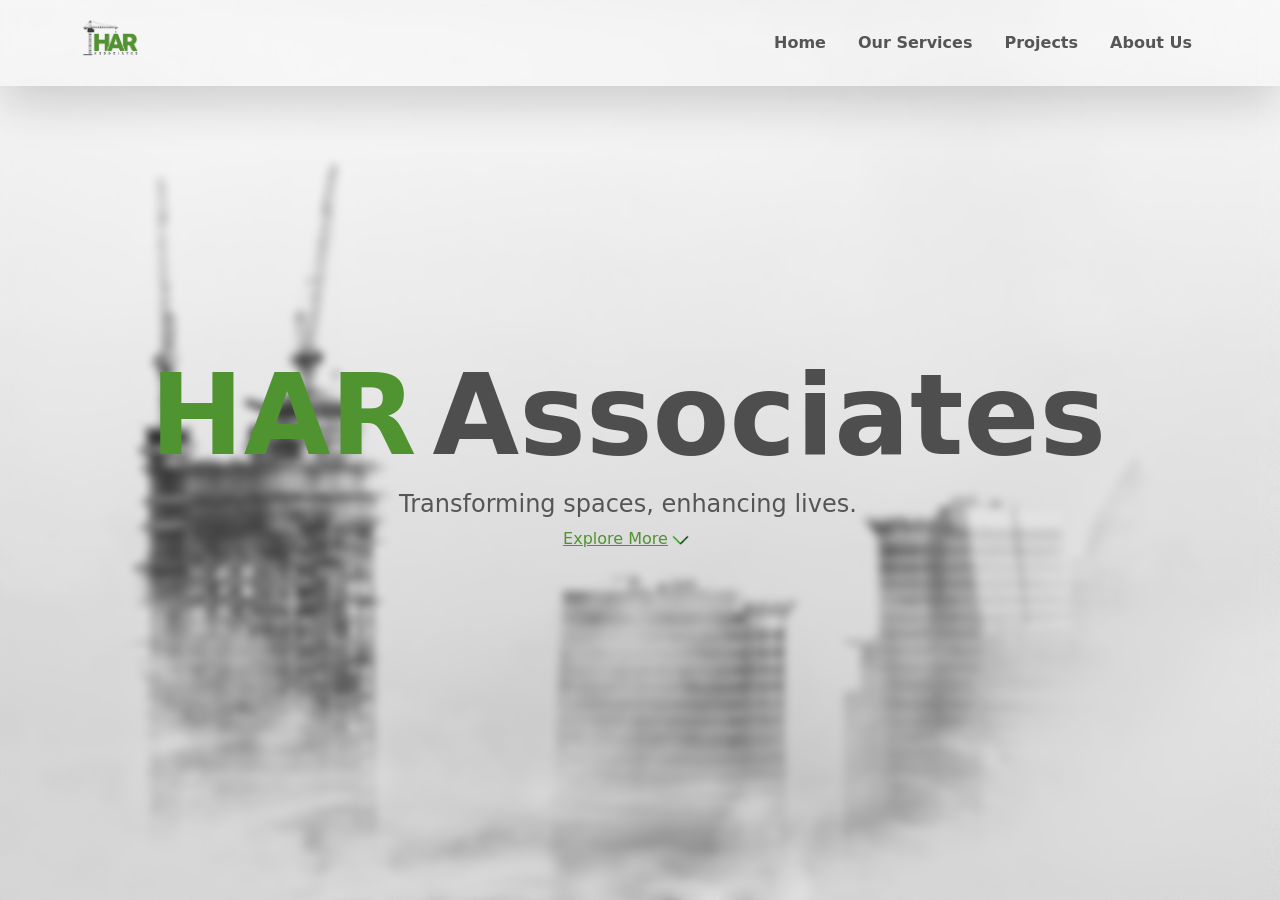
==== index.html @ a2530cba "updated the home page with responsive layout" ====
<!doctype html>
<html lang="en">
  <head>
    <!-- Required meta tags -->
    <meta charset="utf-8">
    <meta name="viewport" content="width=device-width, initial-scale=1, shrink-to-fit=no">
  
    <link rel="preconnect" href="https://fonts.googleapis.com">
    <link rel="preconnect" href="https://fonts.gstatic.com" crossorigin>
    <link href="https://fonts.googleapis.com/css2?family=Open+Sans:ital,wght@0,300..800;1,300..800&family=Roboto+Condensed:ital,wght@0,100..900;1,100..900&family=Roboto:ital,wght@0,100;0,300;0,400;0,500;0,700;0,900;1,100;1,300;1,400;1,500;1,700;1,900&display=swap" rel="stylesheet">
    <!-- Bootstrap CSS -->
    <link href="https://cdn.jsdelivr.net/npm/bootstrap@5.3.3/dist/css/bootstrap.min.css" rel="stylesheet" integrity="sha384-QWTKZyjpPEjISv5WaRU9OFeRpok6YctnYmDr5pNlyT2bRjXh0JMhjY6hW+ALEwIH" crossorigin="anonymous">
    
    <link rel="stylesheet" href="/style.css">

  </head>
  <body>
    
    <!-- Navigation Code -->
    <header class="header_area">
      <div class="main-menu">
        <nav class="navbar navbar-expand-lg navbar-light fixed-top shadow-lg" id="main_navbar" style="padding-left: 5rem; padding-right: 5rem;">
            <a class="navbar-brand" href="#">
              <img src="./logos/HAR_logo.png" alt="" width="60" height="60">
              </a>
            <button id="navCollapsebtn" class="navbar-toggler" onclick="changeNavBack()" type="button" data-bs-toggle="collapse" data-bs-target="#navbarNav" aria-controls="navbarNav" aria-expanded="false" aria-label="Toggle navigation">
              <span class="navbar-toggler-icon"></span>
            </button>
            <div class="collapse navbar-collapse" id="navbarNav">
              <ul class="navbar-nav ms-auto text-center">
                <li class="nav-item ms-3">
                  <a class="nav-link" aria-current="page" href="#">Home</a>
                </li>
                <li class="nav-item ms-3">
                  <a class="nav-link" href="#">Our Services</a>
                </li>
                <li class="nav-item ms-3">
                  <a class="nav-link" href="#">Projects</a>
                </li>
                <li class="nav-item ms-3">
                  <a class="nav-link" href="#">About Us</a>
                </li>
              </ul>
            </div>
        </nav>
      </div>
    </header>
    <!-- Navigation End -->

    <!-- Home Page -->
     <!-- <section class="home-page">
      <div class="masthead"
            style="background-image: url('/resources/backgournd_homepage.JPG');">
        <div class="container text-sm-end color-overlay" style="margin-top: 25vh; padding-left: 5rem;">
          <div class="d-flex flex-row">
            <div class="d-flex flex-column align-items-start">
              <div class="d-flex flex-row">
                <h1 style="color: #509431;">HAR</h1>
                <h1 style="padding-left: 2rem;">Associates</h1>
              </div>
              <h4>Smart construction solutions at your service.</h1>
            </div>
          </div>
          <div class="d-flex flex-row" style="padding-top: .5rem;">
            <a href="#" style="color: #509431; padding-top: .3rem; font-size: 1;">EXPLORE MORE</a>
            <img src="/icons/dropdown_animation.gif" alt="" width="30" height="30" style="padding-left: .3rem;">
          </div>
        </div>
      </div>
     </section> -->
    <!-- Home Page End -->
    

    <!-- Home Page -->
    <section class="home_page">
      <div class="container-fluid bg-img">
        <div class="row blur">
          <div class="col-sm-12 col-lg-12">
            <div class="d-flex vh-100 flex-column justify-content-center align-items-center">
              <div class="d-flex flex-row">
                <h1 class="heading_green">HAR</h1>
                <h1 style="padding-left: 1rem;">Associates</h1>
              </div>
              <h4>Transforming spaces, enhancing lives.</h4>
              <div class="d-flex flex-row">
                <a href="" style="color: #509431;">Explore More</a>
                <!-- <a href="" style="color: #509431;">Explore More</a> -->
                <img src="/icons/arrow-down.png" alt="dropdown icon" width="25" height="25" class="ps-1.5">
              </div>
            </div>
          </div>
        </div>
      </div>
    </section>
    <!-- Home Page End -->

    <!-- <section class="video_page"
        style="background-image: url('/resources/home_page_banner.jpg');">
      <div class="container-fluid vh-100">
          <h1>masthead</h1>
        </div>
      </div>
    </section> -->
    
    <script src="https://cdn.jsdelivr.net/npm/bootstrap@5.3.3/dist/js/bootstrap.bundle.min.js" integrity="sha384-YvpcrYf0tY3lHB60NNkmXc5s9fDVZLESaAA55NDzOxhy9GkcIdslK1eN7N6jIeHz" crossorigin="anonymous"></script>
    <!-- <script>
      
      function changeNavBack(){
       
        var navbar_ele = document.getElementById("main_navbar")
        var bgcolor = window.getComputedStyle(navbar_ele).backgroundColor
        if (bgcolor == 'rgb(217, 228, 221)'){
          navbar_ele.style.background = "rgb(0,0,0,0)"
        }
        else{
          navbar_ele.style.background = "#ffffff"
        }
        var width = window.innerWidth;
        
      }
    </script> -->
  </body>
</html>
---- style.css ----
body{
    position: relative;
}

.bg-img{
    background-image: url('resources/pexels-apasaric-1437493.jpg');
    background-size:cover;
    background-repeat: no-repeat;
    background-attachment: fixed;
    background-position: center center;
    height: 100vh;
    width: 100%;
    position: relative;
    z-index: -1;
}

.blur{
    position:absolute;
    top: 0;
    left: 0;
    z-index: 5;
    width: 100vw;
    height: 100vh;
    backdrop-filter: blur(5px);
}

.content{
    position: absolute;
}

h1{
    font-size: 7rem;
    color: #4e4e4e;
    text-align: center;
    font-weight: bold;
}
h2{
    font-size: 6rem;
    color: #555555;
    text-align: center;
}

h1.heading_green{
    color: #509431;
}

h4{
    font-size: 1.5rem;
    color: #555555;
    text-align: center;
    font-weight: lighter;
}
.color-overlay {
    position: absolute;
    width: 100%;
    height: 100%;
    /* background-color: rgba(0, 0, 0, 0.2) */
}

.nav-item{
    font-weight: 600;
}

.nav-item:hover{
    font-weight: lighter;
}

.btn-secondary:hover{
    background-color: #ffffff;
    color: #555555;
}


/* .nav-link{
    color: #000000;
    font-weight: 500;
} */

@media (max-width: 768px){
    h1.heading_green{
        color: #509431;
    }
    h1{
        font-size: calc(1.525rem + 3.3vw);
        color: #555555;
    }
    h2{
        font-size: calc(1.3rem + 2.3vw);
        color: #555555;
    }
    h4{
        font-size: calc(0.8rem + 2.3vw);
        color: #555555;
    }
    .flex-row-reverse{
        justify-content: center;
    }
    .nav-item:hover{
        font-weight: bold;
    }
    
    .btn-secondary:hover{
        background-color: #ffffff;
        color: #555555;
    }
}
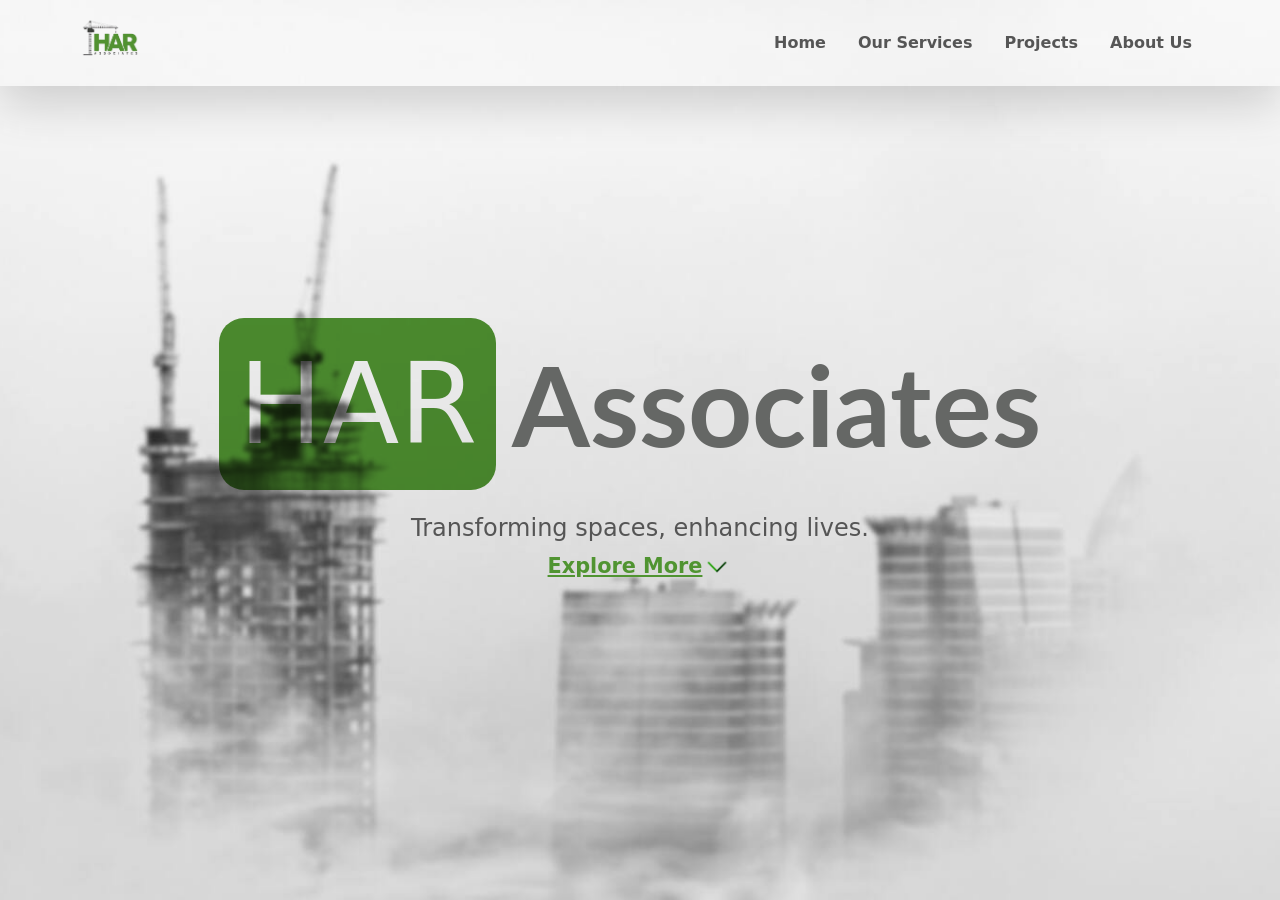
==== commit 5950fc9a: "Changed homepage text style to cut-out" ====
--- a/index.html
+++ b/index.html
@@ -7,7 +7,9 @@
   
     <link rel="preconnect" href="https://fonts.googleapis.com">
     <link rel="preconnect" href="https://fonts.gstatic.com" crossorigin>
-    <link href="https://fonts.googleapis.com/css2?family=Open+Sans:ital,wght@0,300..800;1,300..800&family=Roboto+Condensed:ital,wght@0,100..900;1,100..900&family=Roboto:ital,wght@0,100;0,300;0,400;0,500;0,700;0,900;1,100;1,300;1,400;1,500;1,700;1,900&display=swap" rel="stylesheet">
+    <link rel="preconnect" href="https://fonts.googleapis.com">
+    <link rel="preconnect" href="https://fonts.gstatic.com" crossorigin>
+    <link href="https://fonts.googleapis.com/css2?family=Lato:ital,wght@0,100;0,300;0,400;0,700;0,900;1,100;1,300;1,400;1,700;1,900&family=Open+Sans:ital,wght@0,300..800;1,300..800&family=Roboto+Condensed:ital,wght@0,100..900;1,100..900&family=Roboto:ital,wght@0,100;0,300;0,400;0,500;0,700;0,900;1,100;1,300;1,400;1,500;1,700;1,900&display=swap" rel="stylesheet">
     <!-- Bootstrap CSS -->
     <link href="https://cdn.jsdelivr.net/npm/bootstrap@5.3.3/dist/css/bootstrap.min.css" rel="stylesheet" integrity="sha384-QWTKZyjpPEjISv5WaRU9OFeRpok6YctnYmDr5pNlyT2bRjXh0JMhjY6hW+ALEwIH" crossorigin="anonymous">
     
@@ -74,18 +76,18 @@
     <!-- Home Page -->
     <section class="home_page">
       <div class="container-fluid bg-img">
-        <div class="row blur">
+        <div class="row">
           <div class="col-sm-12 col-lg-12">
             <div class="d-flex vh-100 flex-column justify-content-center align-items-center">
               <div class="d-flex flex-row">
-                <h1 class="heading_green">HAR</h1>
-                <h1 style="padding-left: 1rem;">Associates</h1>
+                <h1 class="bg_text">HAR</h1>
+                <h1 class="heading_txt" style="padding-left: 1rem;">Associates</h1>
               </div>
-              <h4>Transforming spaces, enhancing lives.</h4>
+              <h4 class="mt-3">Transforming spaces, enhancing lives.</h4>
               <div class="d-flex flex-row">
-                <a href="" style="color: #509431;">Explore More</a>
+                <a class="a_link" href="">Explore More</a>
                 <!-- <a href="" style="color: #509431;">Explore More</a> -->
-                <img src="/icons/arrow-down.png" alt="dropdown icon" width="25" height="25" class="ps-1.5">
+                <img src="/icons/arrow-down.png" alt="dropdown icon" width="30" height="30" class="ps-1.5">
               </div>
             </div>
           </div>
--- a/style.css
+++ b/style.css
@@ -3,18 +3,18 @@
 }
 
 .bg-img{
-    background-image: url('resources/pexels-apasaric-1437493.jpg');
+    background-image: url('resources/blurred_background.jpg');
     background-size:cover;
     background-repeat: no-repeat;
     background-attachment: fixed;
     background-position: center center;
     height: 100vh;
-    width: 100%;
+    width: 100vw;
     position: relative;
     z-index: -1;
 }
 
-.blur{
+/* .blur{
     position:absolute;
     top: 0;
     left: 0;
@@ -22,17 +22,26 @@
     width: 100vw;
     height: 100vh;
     backdrop-filter: blur(5px);
+} */
+
+.bg_text{
+    font-size: 7rem;
+    background-color: #509431;
+    color: #fff;
+    position: relative;
+    mix-blend-mode: multiply;
+    border-radius: 25px;
+    padding: 1.2rem;
+    text-align: center;
 }
 
-.content{
-    position: absolute;
-}
-
-h1{
+.heading_txt{
     font-size: 7rem;
-    color: #4e4e4e;
+    font-family: lato;
+    color: #656765;
     text-align: center;
     font-weight: bold;
+    padding: 1.2rem;
 }
 h2{
     font-size: 6rem;
@@ -40,15 +49,17 @@
     text-align: center;
 }
 
-h1.heading_green{
-    color: #509431;
-}
-
 h4{
     font-size: 1.5rem;
     color: #555555;
     text-align: center;
     font-weight: lighter;
+}
+
+.a_link{
+    color: #509431;
+    font-size: 1.3rem;
+    font-weight: bold;
 }
 .color-overlay {
     position: absolute;
@@ -77,6 +88,44 @@
 } */
 
 @media (max-width: 768px){
+
+    .bg_text{
+        font-size: calc(1.525rem + 3.3vw);
+        background-color: #509431;
+        color: #fff;
+        position: relative;
+        mix-blend-mode: multiply;
+        border-radius: 25px;
+        padding: 1.2rem;
+        text-align: center;
+    }
+
+    .heading_txt{
+        font-size: calc(1.525rem + 3.3vw);
+        font-family: lato;
+        color: #656765;
+        text-align: center;
+        font-weight: bold;
+        padding: 1.2rem;
+    }
+    h2{
+        font-size: calc(1.3rem + 2.3vw);
+        color: #555555;
+        text-align: center;
+    }
+    
+    h4{
+        font-size: calc(0.8rem + 2.3vw);
+        color: #555555;
+        text-align: center;
+        font-weight: lighter;
+    }
+    
+    .a_link{
+        color: #509431;
+        font-size: calc(0.4rem + 2.3vw);
+        font-weight: bold;
+    }
     h1.heading_green{
         color: #509431;
     }
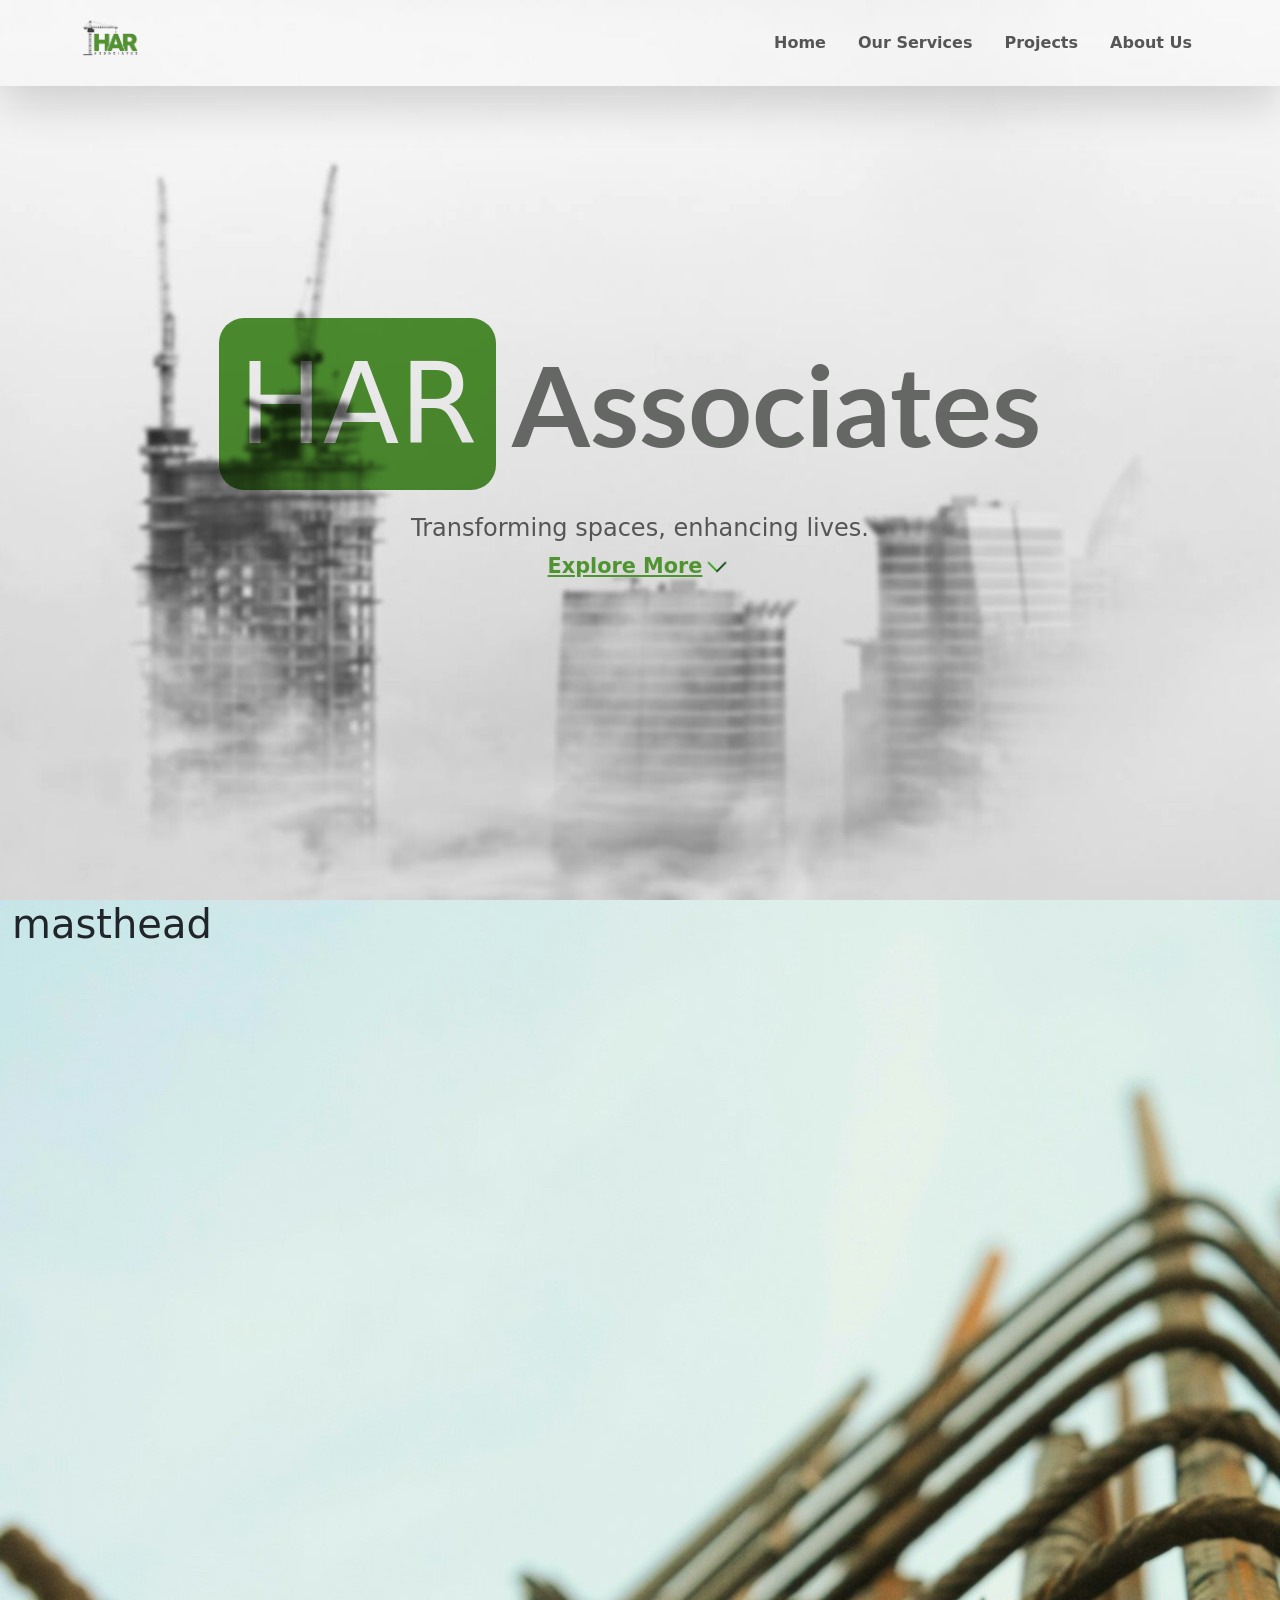
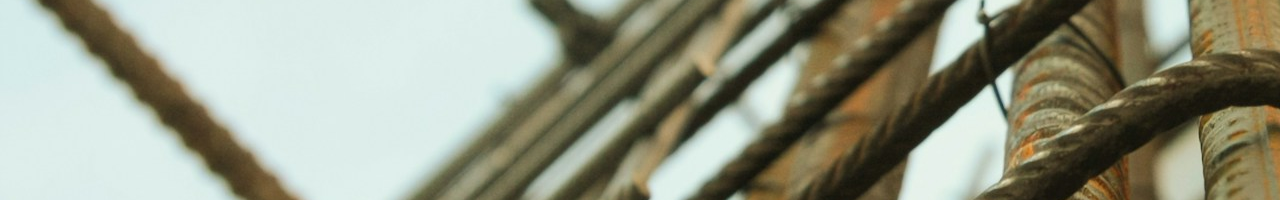
==== commit fbcbba96: "Added functionality to change navbar background on scroll" ====
--- a/index.html
+++ b/index.html
@@ -96,16 +96,16 @@
     </section>
     <!-- Home Page End -->
 
-    <!-- <section class="video_page"
+    <section class="video_page"
         style="background-image: url('/resources/home_page_banner.jpg');">
       <div class="container-fluid vh-100">
           <h1>masthead</h1>
         </div>
       </div>
-    </section> -->
+    </section>
     
     <script src="https://cdn.jsdelivr.net/npm/bootstrap@5.3.3/dist/js/bootstrap.bundle.min.js" integrity="sha384-YvpcrYf0tY3lHB60NNkmXc5s9fDVZLESaAA55NDzOxhy9GkcIdslK1eN7N6jIeHz" crossorigin="anonymous"></script>
-    <!-- <script>
+    <script>
       
       function changeNavBack(){
        
@@ -120,6 +120,17 @@
         var width = window.innerWidth;
         
       }
-    </script> -->
+      
+      // change background for navbar on scroll event
+      const navBg = document.querySelector('.navbar');
+      window.addEventListener('scroll', ()=> {
+        if (window.scrollY > 200){
+          navBg.classList.add('bg-light');
+        }
+        else if(window.scrollY < 200){
+          navBg.classList.remove('bg-light');
+        }
+      });
+    </script>
   </body>
 </html>
--- a/style.css
+++ b/style.css
@@ -1,6 +1,7 @@
 body{
     position: relative;
 }
+
 
 .bg-img{
     background-image: url('resources/blurred_background.jpg');
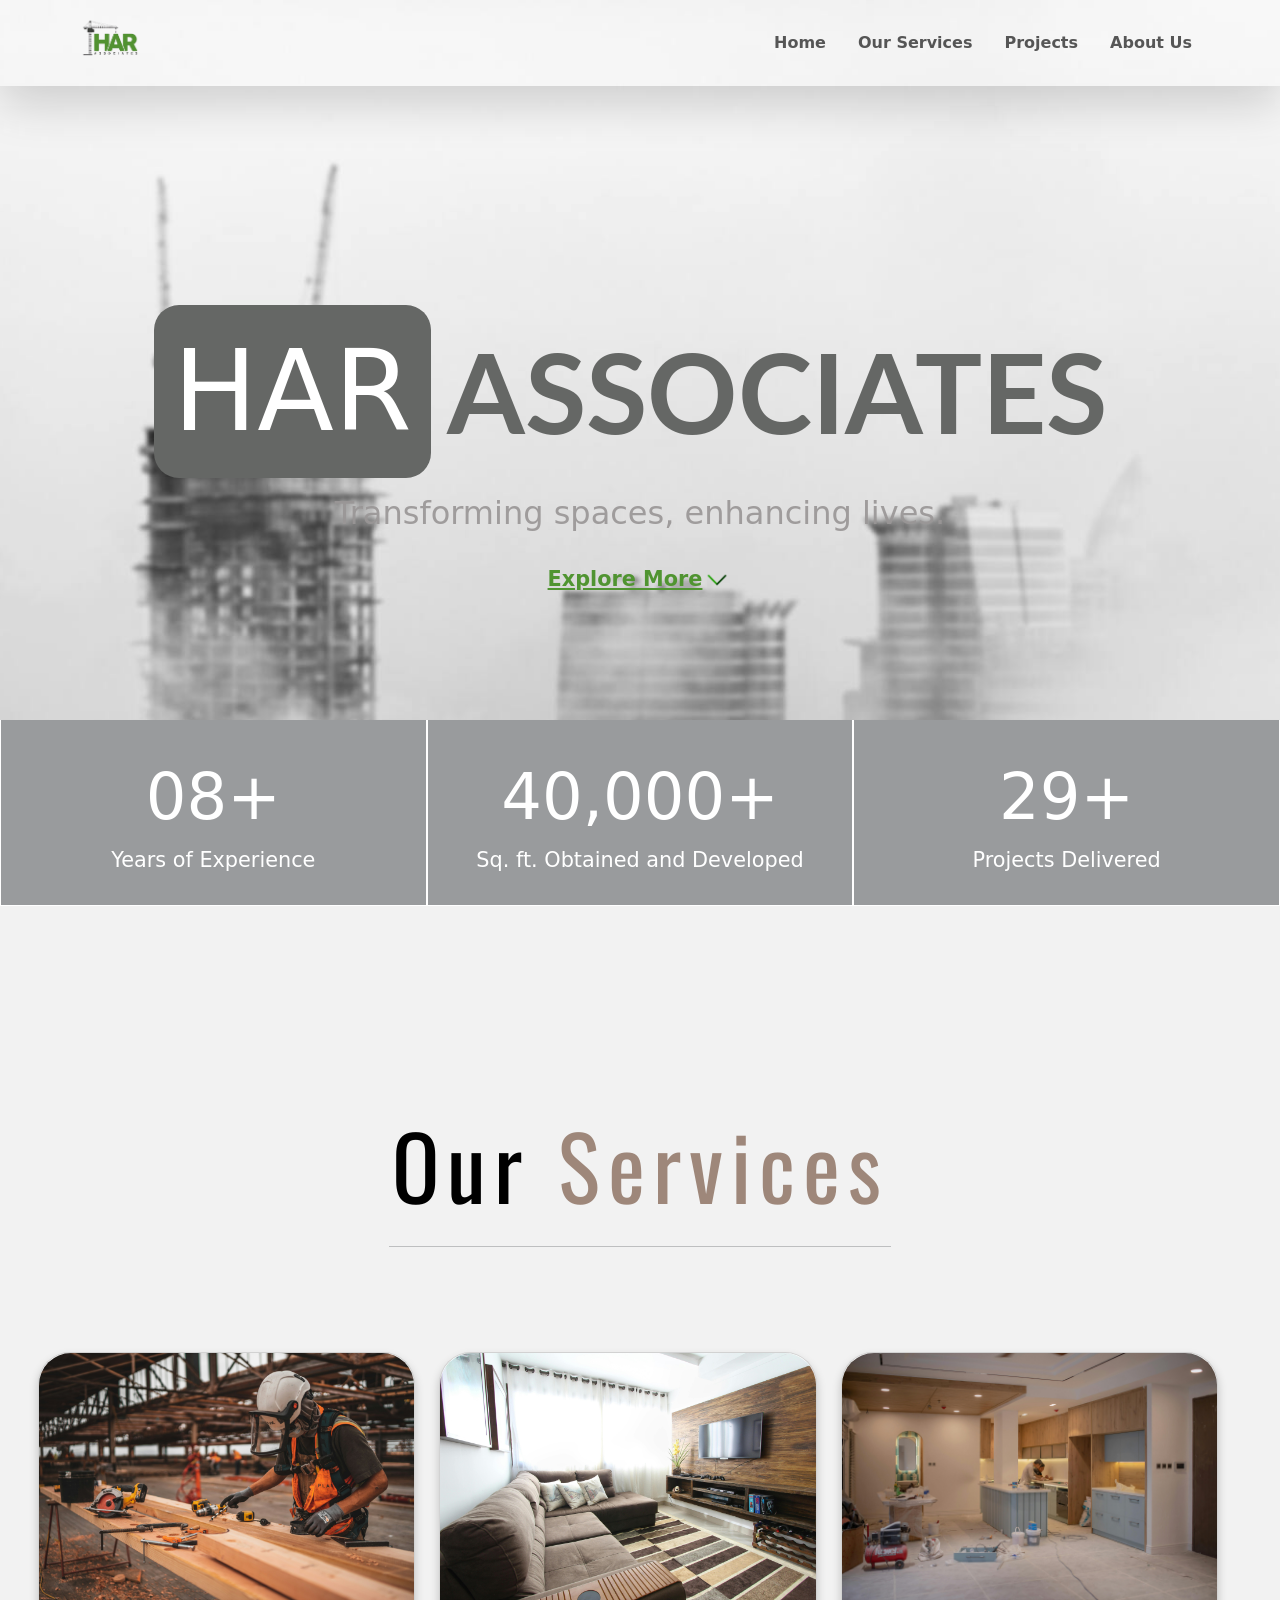
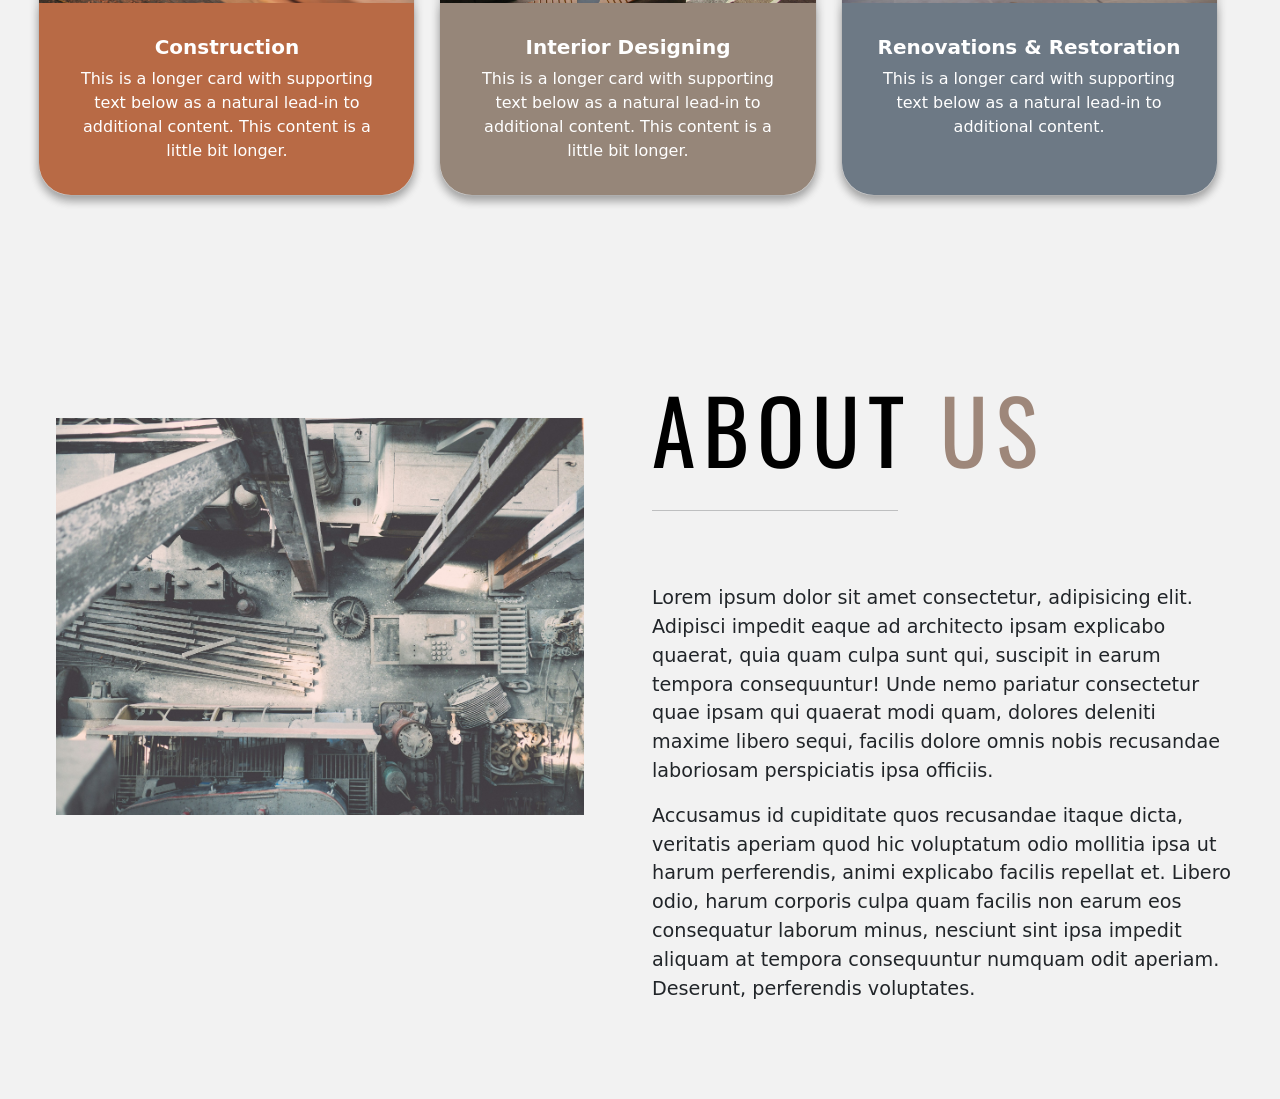
==== commit 39a004c7: "Done alignment for homepage, our_service and about_us" ====
--- a/index.html
+++ b/index.html
@@ -10,6 +10,9 @@
     <link rel="preconnect" href="https://fonts.googleapis.com">
     <link rel="preconnect" href="https://fonts.gstatic.com" crossorigin>
     <link href="https://fonts.googleapis.com/css2?family=Lato:ital,wght@0,100;0,300;0,400;0,700;0,900;1,100;1,300;1,400;1,700;1,900&family=Open+Sans:ital,wght@0,300..800;1,300..800&family=Roboto+Condensed:ital,wght@0,100..900;1,100..900&family=Roboto:ital,wght@0,100;0,300;0,400;0,500;0,700;0,900;1,100;1,300;1,400;1,500;1,700;1,900&display=swap" rel="stylesheet">
+    <link rel="preconnect" href="https://fonts.googleapis.com">
+    <link rel="preconnect" href="https://fonts.gstatic.com" crossorigin>
+    <link href="https://fonts.googleapis.com/css2?family=Lato:ital,wght@0,100;0,300;0,400;0,700;0,900;1,100;1,300;1,400;1,700;1,900&family=Open+Sans:ital,wght@0,300..800;1,300..800&family=Oswald:wght@200..700&family=Roboto+Condensed:ital,wght@0,100..900;1,100..900&family=Roboto:ital,wght@0,100;0,300;0,400;0,500;0,700;0,900;1,100;1,300;1,400;1,500;1,700;1,900&display=swap" rel="stylesheet">
     <!-- Bootstrap CSS -->
     <link href="https://cdn.jsdelivr.net/npm/bootstrap@5.3.3/dist/css/bootstrap.min.css" rel="stylesheet" integrity="sha384-QWTKZyjpPEjISv5WaRU9OFeRpok6YctnYmDr5pNlyT2bRjXh0JMhjY6hW+ALEwIH" crossorigin="anonymous">
     
@@ -34,13 +37,13 @@
                   <a class="nav-link" aria-current="page" href="#">Home</a>
                 </li>
                 <li class="nav-item ms-3">
-                  <a class="nav-link" href="#">Our Services</a>
+                  <a class="nav-link" href="#ourservices">Our Services</a>
                 </li>
                 <li class="nav-item ms-3">
                   <a class="nav-link" href="#">Projects</a>
                 </li>
                 <li class="nav-item ms-3">
-                  <a class="nav-link" href="#">About Us</a>
+                  <a class="nav-link" href="#about-us">About Us</a>
                 </li>
               </ul>
             </div>
@@ -48,29 +51,6 @@
       </div>
     </header>
     <!-- Navigation End -->
-
-    <!-- Home Page -->
-     <!-- <section class="home-page">
-      <div class="masthead"
-            style="background-image: url('/resources/backgournd_homepage.JPG');">
-        <div class="container text-sm-end color-overlay" style="margin-top: 25vh; padding-left: 5rem;">
-          <div class="d-flex flex-row">
-            <div class="d-flex flex-column align-items-start">
-              <div class="d-flex flex-row">
-                <h1 style="color: #509431;">HAR</h1>
-                <h1 style="padding-left: 2rem;">Associates</h1>
-              </div>
-              <h4>Smart construction solutions at your service.</h1>
-            </div>
-          </div>
-          <div class="d-flex flex-row" style="padding-top: .5rem;">
-            <a href="#" style="color: #509431; padding-top: .3rem; font-size: 1;">EXPLORE MORE</a>
-            <img src="/icons/dropdown_animation.gif" alt="" width="30" height="30" style="padding-left: .3rem;">
-          </div>
-        </div>
-      </div>
-     </section> -->
-    <!-- Home Page End -->
     
 
     <!-- Home Page -->
@@ -81,10 +61,10 @@
             <div class="d-flex vh-100 flex-column justify-content-center align-items-center">
               <div class="d-flex flex-row">
                 <h1 class="bg_text">HAR</h1>
-                <h1 class="heading_txt" style="padding-left: 1rem;">Associates</h1>
-              </div>
-              <h4 class="mt-3">Transforming spaces, enhancing lives.</h4>
-              <div class="d-flex flex-row">
+                <h1 class="heading_txt" style="padding-left: 1rem;">ASSOCIATES</h1>
+              </div>
+              <h4 class="mt-2">Transforming spaces, enhancing lives.</h4>
+              <div class="d-flex flex-row mt-4">
                 <a class="a_link" href="">Explore More</a>
                 <!-- <a href="" style="color: #509431;">Explore More</a> -->
                 <img src="/icons/arrow-down.png" alt="dropdown icon" width="30" height="30" class="ps-1.5">
@@ -93,17 +73,155 @@
           </div>
         </div>
       </div>
+      <div class="container-fluid" >
+        <div class="row vh-20">
+          <div class="col-md-4 box col-sm-12 borders" >
+            <div class="d-flex flex-column align-items-center">
+              <span class="heading_home_cards">08+</span>
+              <span class="home_card_text">Years of Experience</span>
+            </div>
+          </div>
+          <div class="col-md-4 col-sm-12 borders">
+            <div class="d-flex flex-column align-items-center">
+              <span class="heading_home_cards">40,000+</span>
+              <span class="home_card_text">Sq. ft. Obtained and Developed</span>
+            </div>
+          </div>
+          <div class="col-md-4 col-sm-12 borders">
+            <div class="d-flex flex-column align-items-center">
+              <span class="heading_home_cards">29+</span>
+              <span class="home_card_text">Projects Delivered</span>
+            </div>
+          </div>
+        </div>
+      </div>
+      </div>
     </section>
     <!-- Home Page End -->
 
-    <section class="video_page"
-        style="background-image: url('/resources/home_page_banner.jpg');">
-      <div class="container-fluid vh-100">
-          <h1>masthead</h1>
+    
+
+    <!-- Our Services -->
+    <section class="our_services section_start" id="ourservices">
+      <div class="container-fluid">
+        <!-- Service Title -->
+        <div class="d-flex flex-column service-title">
+          <div class="heading_service">
+            <span class="srv_head">Our </span>
+            <span class="srv_head_color">Services</span>
+          </div>
+          <hr style="width: 40%;" size="5">
+        </div>
+
+        <!-- Service Cards -->
+        <div class="row service-content">
+          <!-- <div class="col-md-4 col-sm-12 d-flex card-layout cend">
+            <div class="card text-center w-75">
+              <img src="/resources/background_2.jpg" class="card-img-top" alt="..." style="width: 300; height: 300px;">
+            
+              <div class="card-body" style="background-color: #ABABAB;">
+                <h5 class="card-title crd-style">Construction</h5>
+                <p class="card-text">Some quick example text to build on the card title and make up the bulk of the card's content.</p>
+              </div>
+            </div>
+          </div>
+
+          <div class="col-md-4 col-sm-12 d-flex justify-content-center card-layout">
+            <div class="card text-center w-75">
+              <img src="/resources/interior_design.jpg" class="card-img-top" alt="..." style="height: 300px;">
+            
+              <div class="card-body" style="background-color: #ABA8A4;">  
+                <h5 class="card-title">Interior Designing</h5>
+                <p class="card-text">Some quick example text to build on the card title and make up the bulk of the card's content.</p>
+              </div>
+            </div>
+          </div>
+
+          <div class="col-md-4 col-sm-12 d-flex card-layout cstart">
+            <div class="card text-center w-75">
+              <img src="/resources/renovation.jpg" class="card-img-top" alt="..." style="height: 300px;">
+            
+              <div class="card-body" style="background-color: #9E877A;">
+                <h5 class="card-title">Restoration & Renovations</h5>
+                <p class="card-text">Some quick example text to build on the card title and make up the bulk of the card's content.</p>
+              </div>
+            </div>
+          </div> -->
+
+          <div class="row row-cols-1 row-cols-md-3 g-4" style="padding: 3%; padding-top: 1rem;">
+            <div class="col">
+              <div class="card h-100">
+                <img src="resources/background_1.jpg" class="card-img-top" alt="...">
+                <div class="card-body" style="background-color:#B86A45 ;">
+                  <h5 class="card-title">Construction</h5>
+                  <p class="card-text">This is a longer card with supporting text below as a natural lead-in to additional content. This content is a little bit longer.</p>
+                </div>
+              </div>
+            </div>
+            <div class="col">
+              <div class="card h-100">
+                <img src="resources/interior_2.jpg" class="card-img-top" alt="...">
+                <div class="card-body" style="background-color: #968679;">
+                  <h5 class="card-title">Interior Designing</h5>
+                  <p class="card-text">This is a longer card with supporting text below as a natural lead-in to additional content. This content is a little bit longer.</p>
+                </div>
+              </div>
+            </div>
+            <div class="col">
+              <div class="card h-100">
+                <img src="resources/renovation.jpg" class="card-img-top" alt="...">
+                <div class="card-body" style="background-color: #6d7985;">
+                  <h5 class="card-title">Renovations & Restoration</h5>
+                  <p class="card-text">This is a longer card with supporting text below as a natural lead-in to additional content.</p>
+                </div>
+              </div>
+            </div>
+          </div>
+
         </div>
       </div>
     </section>
-    
+    <!-- Our Service Ends -->
+
+
+    <!-- About US Start -->
+    <section class="about_us section_start" id="about-us">
+      <div class="container-fluid">
+        <div class="row">
+          <div class="col-lg-6 col-sm-12" style="padding: 3.5rem;">
+              <img class="img-fluid" src="/resources/background_4.jpg" alt="">
+          </div>
+          <div class="col-lg-6 col-sm-12">
+            <div class="d-flex flex-row">
+              <div class="heading_service">
+                <span class="abt_head">ABOUT </span>
+                <span class="abt_head_color">US</span>
+              </div>
+            </div>
+            <div class="row">
+              <div class="d-flex flex-row align-items-center">
+                <hr style="width: 40%;" size="5">
+              </div>
+            </div>
+            <div class="row mt-5 text-start">
+              <p class="about_para">
+                Lorem ipsum dolor sit amet consectetur, adipisicing elit. Adipisci impedit eaque ad architecto ipsam explicabo quaerat, quia quam culpa 
+                sunt qui, suscipit in earum tempora consequuntur! Unde nemo pariatur consectetur quae ipsam qui quaerat modi quam, dolores deleniti maxime libero 
+                sequi, facilis dolore omnis nobis recusandae laboriosam perspiciatis ipsa officiis. 
+              </p>
+              <p class="about_para">
+                Accusamus id cupiditate quos recusandae itaque dicta, veritatis
+                aperiam quod hic voluptatum odio mollitia ipsa ut harum perferendis, animi explicabo facilis repellat et. Libero odio, harum corporis culpa quam 
+                facilis non earum eos consequatur laborum minus, nesciunt sint ipsa impedit aliquam at tempora consequuntur numquam odit aperiam. Deserunt, 
+                perferendis voluptates.
+              </p>
+            </div>
+          </div>
+        </div>
+        </div>
+      </div>
+    </section>
+    <!-- About Us End -->
     <script src="https://cdn.jsdelivr.net/npm/bootstrap@5.3.3/dist/js/bootstrap.bundle.min.js" integrity="sha384-YvpcrYf0tY3lHB60NNkmXc5s9fDVZLESaAA55NDzOxhy9GkcIdslK1eN7N6jIeHz" crossorigin="anonymous"></script>
     <script>
       
@@ -120,7 +238,7 @@
         var width = window.innerWidth;
         
       }
-      
+
       // change background for navbar on scroll event
       const navBg = document.querySelector('.navbar');
       window.addEventListener('scroll', ()=> {
--- a/style.css
+++ b/style.css
@@ -1,7 +1,11 @@
 body{
     position: relative;
-}
-
+    background-color: #F2F2F2;
+}
+
+.home_pg{
+    padding-top: 15%;
+}
 
 .bg-img{
     background-image: url('resources/blurred_background.jpg');
@@ -9,11 +13,12 @@
     background-repeat: no-repeat;
     background-attachment: fixed;
     background-position: center center;
-    height: 100vh;
+    height: 80vh;
     width: 100vw;
     position: relative;
     z-index: -1;
 }
+
 
 /* .blur{
     position:absolute;
@@ -27,10 +32,10 @@
 
 .bg_text{
     font-size: 7rem;
-    background-color: #509431;
+    background-color: #656765;
     color: #fff;
     position: relative;
-    mix-blend-mode: multiply;
+    /* mix-blend-mode:multiply; */
     border-radius: 25px;
     padding: 1.2rem;
     text-align: center;
@@ -50,11 +55,96 @@
     text-align: center;
 }
 
+.card-title{
+    color: white;
+    font-weight:bolder;
+}
+
+.card-layout{
+    padding: 3rem;
+    border-radius: 30%;
+}
+
+.card-text{
+    color: white;
+    font-weight: lighter;
+}
+
+.heading_home_cards{
+    font-size: 4rem;
+    color: white;
+}
+
+.borders{
+    background-color: #919395e9;
+    padding: 1.8rem;
+    border: 1px solid white;
+    border-top: 0px
+}
+
+.home_card_text{
+    font-size: 1.3rem;
+    color: white;
+}
+
+card-body{
+    padding: 4rem;
+}
+
+hr{
+    height: 10px;
+    size: 3rem;
+}
+
+.service-heading{
+    color: white;
+    font-weight:bold;
+    font-size: 2.2rem;
+}
+
+.srv_head{
+    font-size: 5.5rem;
+    color: #000000;
+    /* text-align: center; */
+    letter-spacing: 8px;
+    font-family:'Oswald';
+}
+
+.srv_head_color{
+    font-size: 5.5rem;
+    color: #9E877A;
+    /* text-align: center; */
+    letter-spacing: 8px;
+    font-family:'Oswald';
+}
+
+
+.abt_head{
+    font-size: 5.5rem;
+    color: #000000;
+    text-align: center;
+    letter-spacing: 8px;
+    font-family:'Oswald';
+}
+
+.abt_head_color{
+    font-size: 5.5rem;
+    color: #9E877A;
+    text-align: center;
+    letter-spacing: 8px;
+    font-family:'Oswald';
+}
+
 h4{
-    font-size: 1.5rem;
-    color: #555555;
-    text-align: center;
+    font-size: 2rem;
+    color: #999696eb;
+    /* text-align: center; */
     font-weight: lighter;
+}
+
+.about_para{
+    font-size: 1.2rem;
+    padding-right: 3rem;
 }
 
 .a_link{
@@ -82,6 +172,50 @@
     color: #555555;
 }
 
+.card-img-top{
+    border-top-left-radius: 2rem;
+    border-top-right-radius: 2rem;
+}
+
+.card-body{
+    border-end-start-radius: 2rem;
+    border-end-end-radius: 2rem;
+    text-align: center;
+    box-shadow: 0 5px 10px rgba(0,0,0,.2);
+    padding: 2rem;
+}
+
+.card{
+    border-radius: 2rem;
+    text-align: center;
+    box-shadow: 0 5px 10px rgba(0,0,0,.2);
+}
+
+
+.service-title{
+    align-items: center;
+    padding-top: 6rem;
+}
+
+.service-content{
+    margin-top: 1rem;
+    margin-bottom: 2rem;
+}
+
+.cend{
+    justify-content: end;
+}
+
+.section_start{
+    margin-top: 7.5%;
+    margin-bottom: 10%;
+}
+
+.about_us{
+    margin-top: 5rem;
+    margin-bottom: 5rem;
+}
+
 
 /* .nav-link{
     color: #000000;
@@ -92,7 +226,7 @@
 
     .bg_text{
         font-size: calc(1.525rem + 3.3vw);
-        background-color: #509431;
+        background-color: #656765;
         color: #fff;
         position: relative;
         mix-blend-mode: multiply;
@@ -101,6 +235,80 @@
         text-align: center;
     }
 
+    .home_pg{
+        padding-top: 35%;
+        padding-left: 3rem;
+        padding-right: 3rem;
+    }
+    .cend{
+        justify-content: center;
+    }
+
+    .abt_head{
+        font-size: calc(1.525rem + 3.3vw);
+        color: #000000;
+        text-align: start;
+        letter-spacing: 8px;
+        font-family:'Oswald';
+    }
+    
+    .heading_home_cards{
+        font-size: calc(1.525rem + 3.3vw);
+        color: white;
+    }
+    
+    .home_card_text{
+        font-size: 1rem;
+        color: white;
+        text-align: center;
+    }
+
+    .abt_head_color{
+        font-size: calc(1.525rem + 3.3vw);
+        color: #9E877A;
+        text-align: start;
+        letter-spacing: 8px;
+        font-family:'Oswald';
+    }
+
+    .srv_head{
+        font-size: calc(1.525rem + 3.3vw);
+        color: #000000;
+        text-align: start;
+        letter-spacing: 8px;
+        font-family:'Oswald';
+    }
+    
+    .srv_head_color{
+        font-size: calc(1.525rem + 3.3vw);
+        color: #9E877A;
+        text-align: start;
+        letter-spacing: 8px;
+        font-family:'Oswald';
+    }
+
+    .cstart{
+        justify-content: center;
+    }
+
+    .card-layout{
+        padding: 1rem;
+    }
+
+    .service-title{
+        margin-top: 3rem;
+    }
+
+    .service-content{
+        margin-top: 0rem;
+        margin-bottom: 0rem;
+    }
+
+    hr{
+        margin-left: 1rem;
+        width: 20%;
+    }
+
     .heading_txt{
         font-size: calc(1.525rem + 3.3vw);
         font-family: lato;
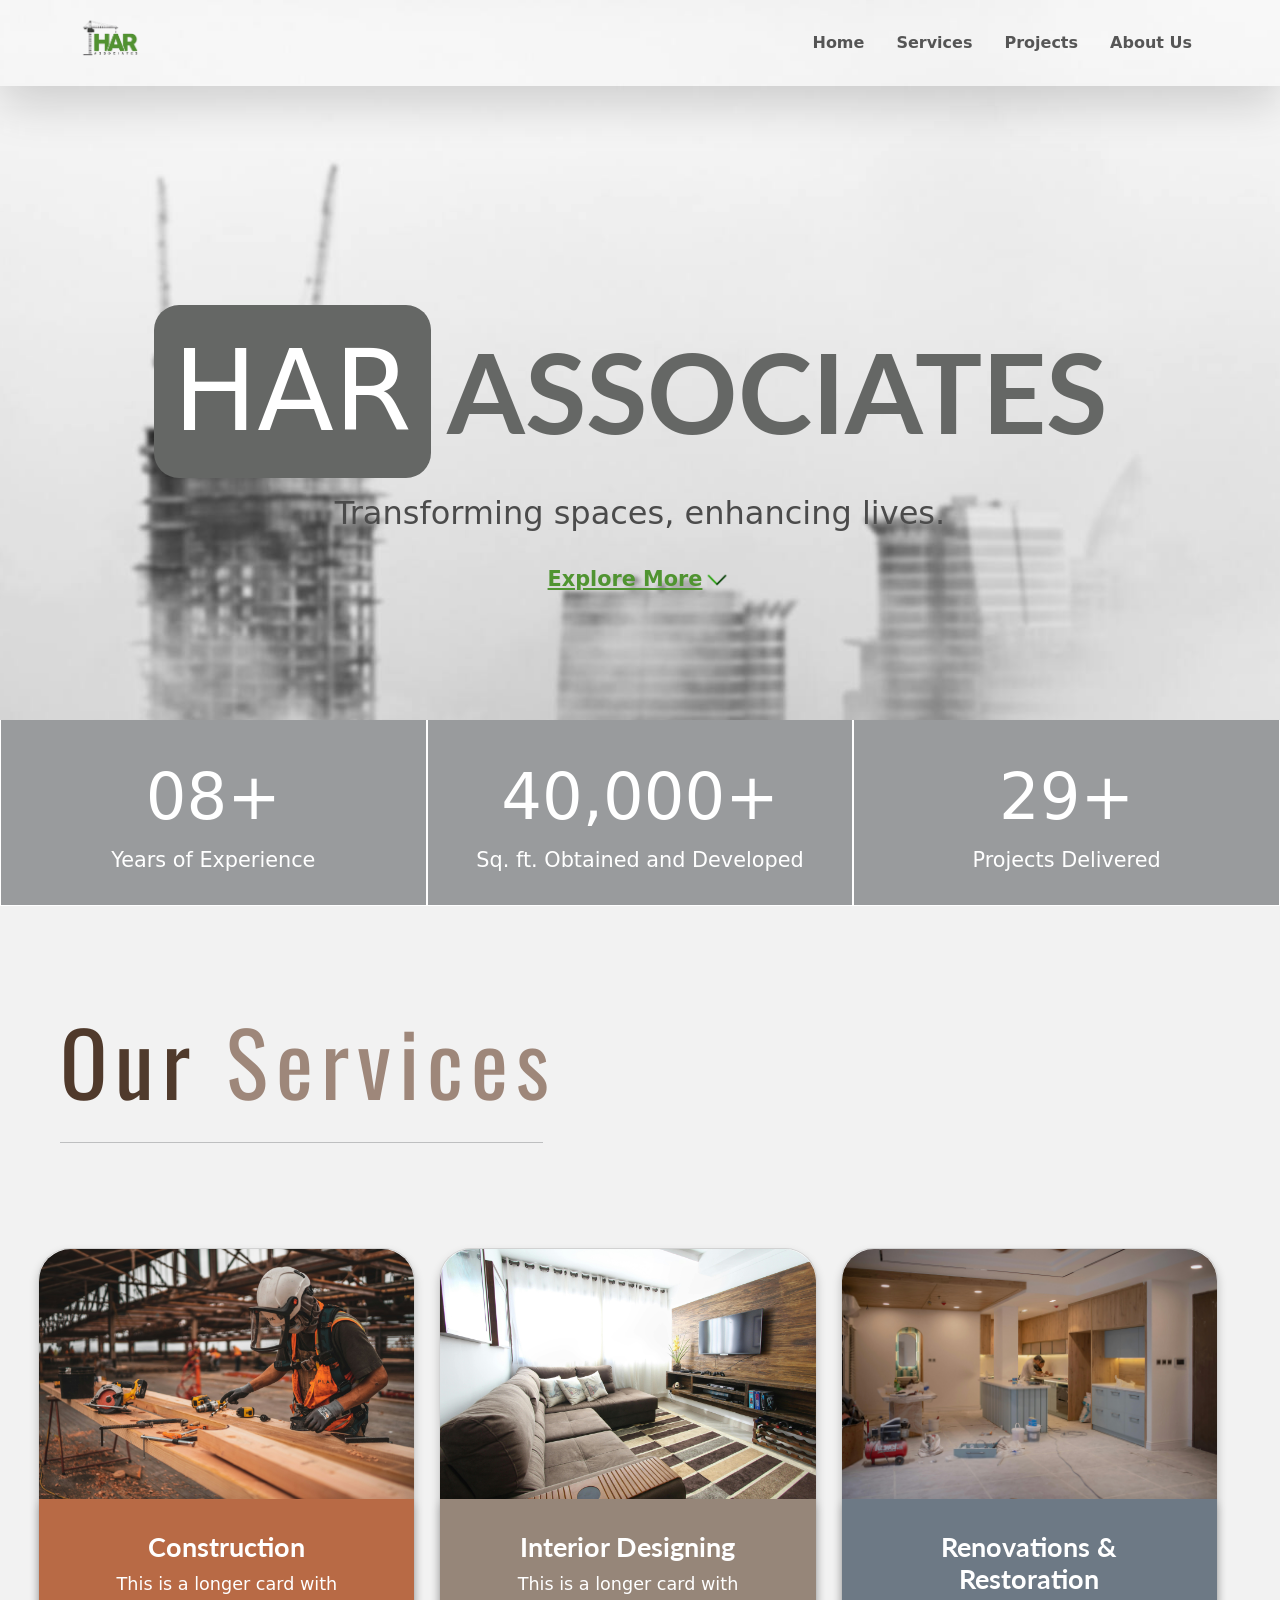
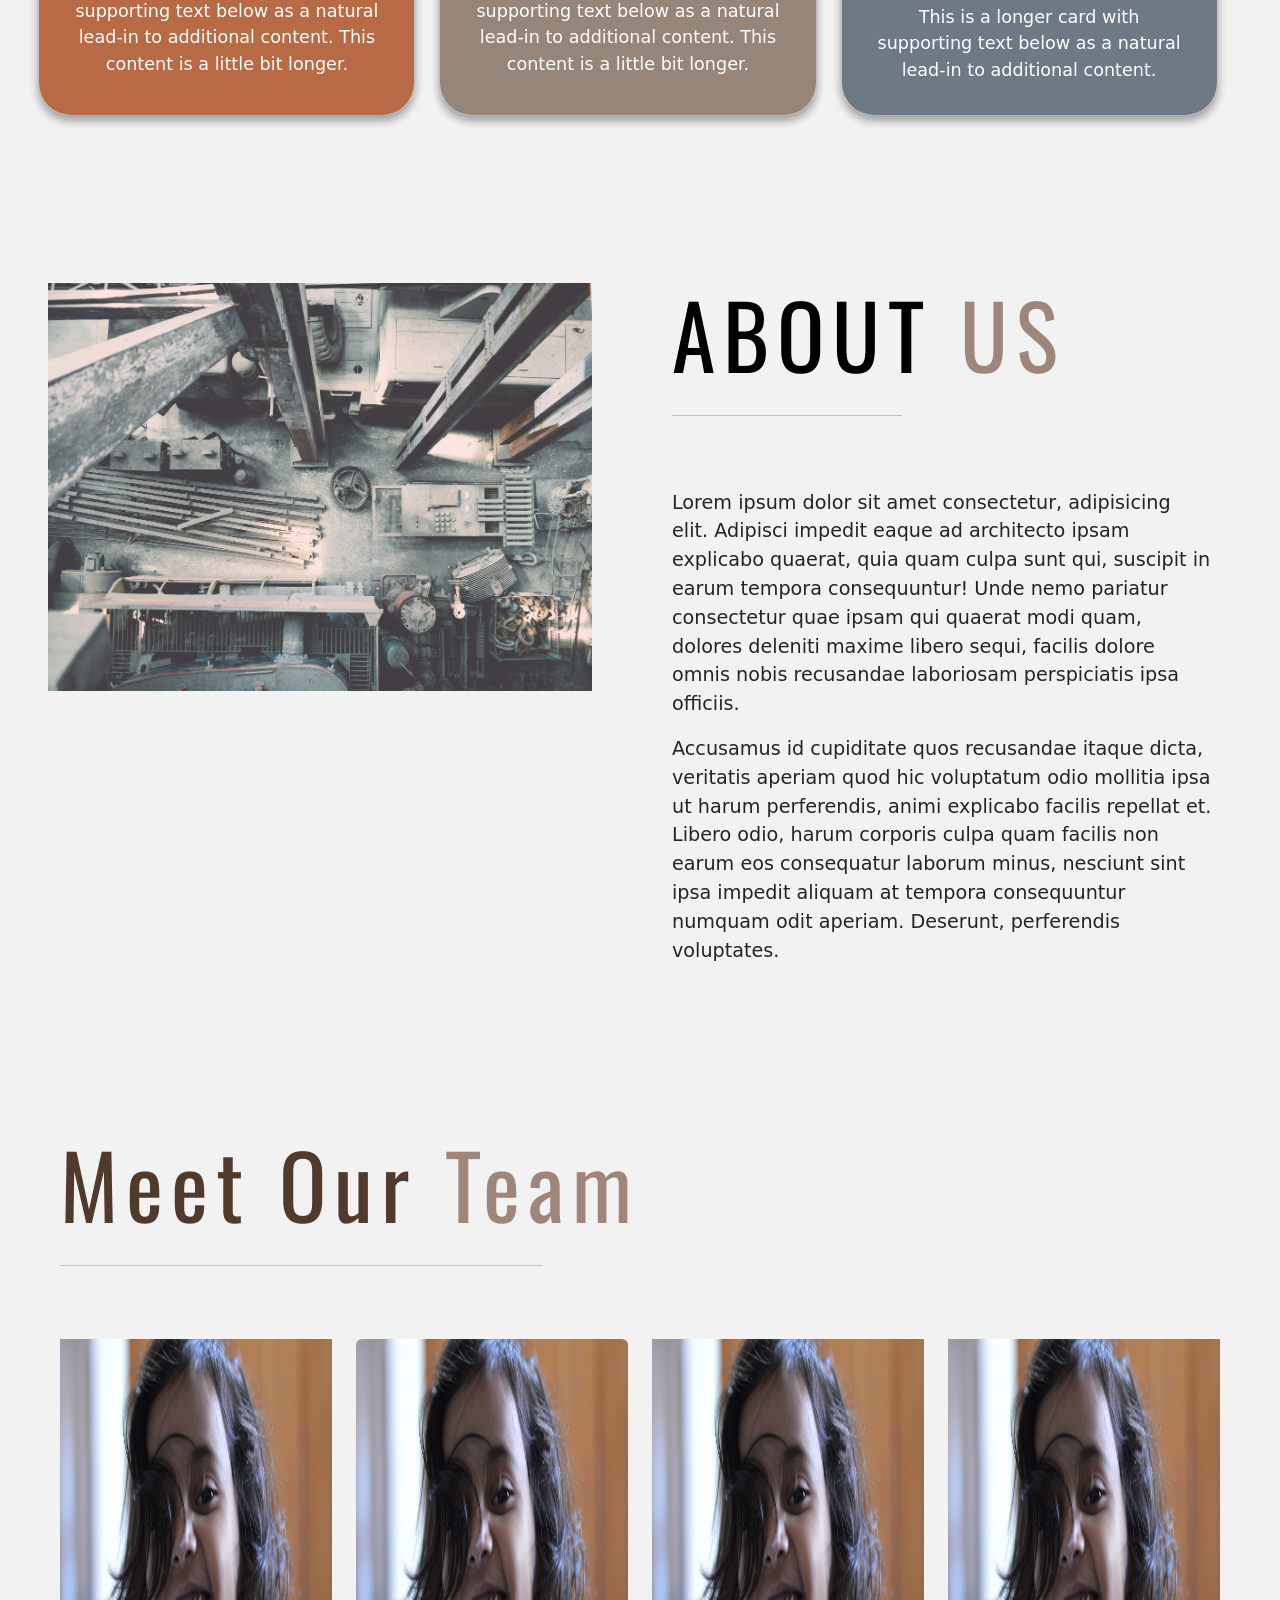
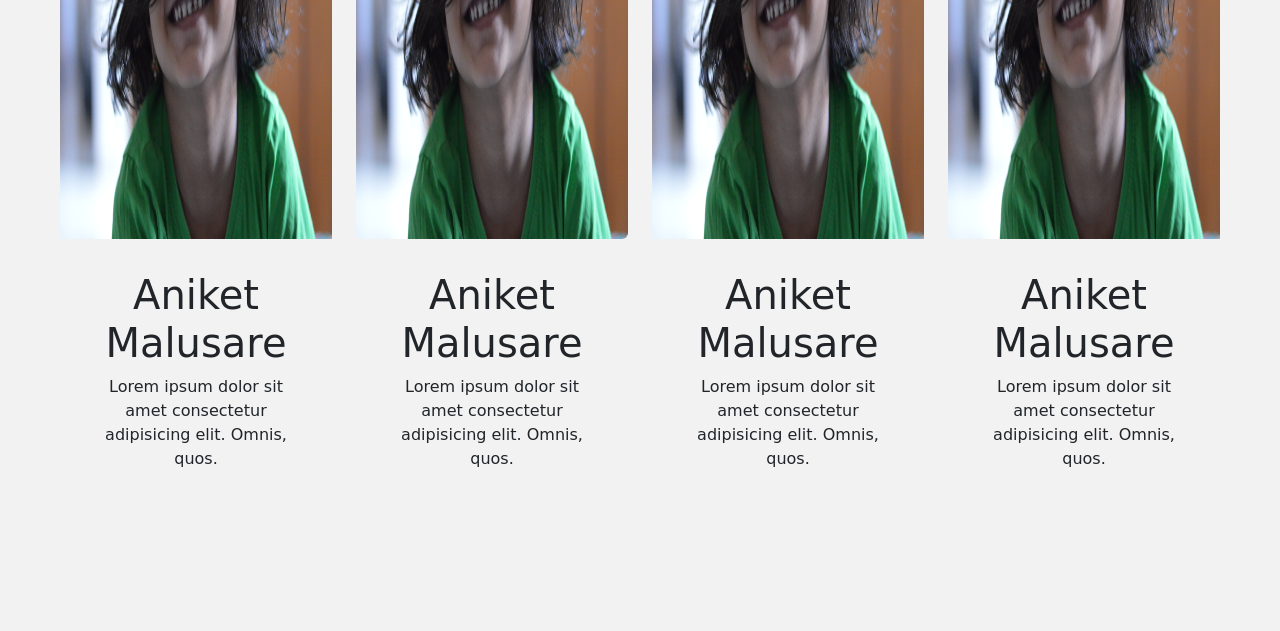
==== commit c9d70927: "added section our_team" ====
--- a/index.html
+++ b/index.html
@@ -37,7 +37,7 @@
                   <a class="nav-link" aria-current="page" href="#">Home</a>
                 </li>
                 <li class="nav-item ms-3">
-                  <a class="nav-link" href="#ourservices">Our Services</a>
+                  <a class="nav-link" href="#ourservices">Services</a>
                 </li>
                 <li class="nav-item ms-3">
                   <a class="nav-link" href="#">Projects</a>
@@ -65,7 +65,7 @@
               </div>
               <h4 class="mt-2">Transforming spaces, enhancing lives.</h4>
               <div class="d-flex flex-row mt-4">
-                <a class="a_link" href="">Explore More</a>
+                <a class="a_link" href="#ourservices">Explore More</a>
                 <!-- <a href="" style="color: #509431;">Explore More</a> -->
                 <img src="/icons/arrow-down.png" alt="dropdown icon" width="30" height="30" class="ps-1.5">
               </div>
@@ -188,10 +188,10 @@
     <section class="about_us section_start" id="about-us">
       <div class="container-fluid">
         <div class="row">
-          <div class="col-lg-6 col-sm-12" style="padding: 3.5rem;">
+          <div class="col-lg-6 col-sm-12" style="padding: 3rem;">
               <img class="img-fluid" src="/resources/background_4.jpg" alt="">
           </div>
-          <div class="col-lg-6 col-sm-12">
+          <div class="col-lg-6 col-sm-12" style="padding: 2rem;">
             <div class="d-flex flex-row">
               <div class="heading_service">
                 <span class="abt_head">ABOUT </span>
@@ -222,6 +222,60 @@
       </div>
     </section>
     <!-- About Us End -->
+
+    <!-- Meet out team -->
+    <section class="team_section section_start" id="har_team">
+      <div class="container-fluid">
+        <div class="d-flex flex-column service-title">
+          <div class="heading_service">
+            <span class="srv_head">Meet Our </span>
+            <span class="srv_head_color">Team</span>
+          </div>
+          <hr style="width: 40%;" size="5">
+        </div>
+        <div class="row" style="padding: 3rem;">
+          <div class="col-md-3 col-sm-6">
+            <div class="d-flex flex-column align-items-center">
+              <img src="/resources/team_1.JPG" alt="" class="img-fluid" style="width: 400px; height: 500px;">
+              <div class="team_info">
+                <h1>Aniket Malusare</h1>
+                <p>Lorem ipsum dolor sit amet consectetur adipisicing elit. Omnis, quos.</p>
+              </div>
+            </div>
+          </div>
+
+          <div class="col-md-3 col-sm-6">
+            <div class="d-flex flex-column align-items-center">
+              <img src="/resources/team_1.JPG" alt="" class="rounded img-fluid" style="width: 400px; height: 500px;">
+              <div class="team_info">
+                <h1>Aniket Malusare</h1>
+                <p>Lorem ipsum dolor sit amet consectetur adipisicing elit. Omnis, quos.</p>
+              </div>
+            </div>
+          </div>
+
+          <div class="col-md-3 col-sm-6">
+            <div class="d-flex flex-column align-items-center">
+              <img src="/resources/team_1.JPG" alt="" class="img-fluid" style="width: 400px; height: 500px;">
+              <div class="team_info">
+                <h1>Aniket Malusare</h1>
+                <p>Lorem ipsum dolor sit amet consectetur adipisicing elit. Omnis, quos.</p>
+              </div>
+            </div>
+          </div>
+
+          <div class="col-md-3 col-sm-6">
+            <div class="d-flex flex-column align-items-center">
+              <img src="/resources/team_1.JPG" alt="" class="img-fluid" style="width: 400px; height: 500px;">
+              <div class="team_info">
+                <h1>Aniket Malusare</h1>
+                <p>Lorem ipsum dolor sit amet consectetur adipisicing elit. Omnis, quos.</p>
+              </div>
+            </div>
+          </div>
+        </div>
+      </div>
+    </section>
     <script src="https://cdn.jsdelivr.net/npm/bootstrap@5.3.3/dist/js/bootstrap.bundle.min.js" integrity="sha384-YvpcrYf0tY3lHB60NNkmXc5s9fDVZLESaAA55NDzOxhy9GkcIdslK1eN7N6jIeHz" crossorigin="anonymous"></script>
     <script>
       
--- a/style.css
+++ b/style.css
@@ -57,6 +57,8 @@
 
 .card-title{
     color: white;
+    font-size: 1.7rem;
+    font-family: 'lato';
     font-weight:bolder;
 }
 
@@ -67,6 +69,7 @@
 
 .card-text{
     color: white;
+    font-size: 1.1rem;
     font-weight: lighter;
 }
 
@@ -104,7 +107,7 @@
 
 .srv_head{
     font-size: 5.5rem;
-    color: #000000;
+    color: #503a2c;
     /* text-align: center; */
     letter-spacing: 8px;
     font-family:'Oswald';
@@ -137,7 +140,7 @@
 
 h4{
     font-size: 2rem;
-    color: #999696eb;
+    color: #4b4b4b;
     /* text-align: center; */
     font-weight: lighter;
 }
@@ -193,8 +196,10 @@
 
 
 .service-title{
-    align-items: center;
-    padding-top: 6rem;
+    align-items: start;
+    padding-top: 1.5rem;
+    padding-left: 3rem;
+    
 }
 
 .service-content{
@@ -207,13 +212,18 @@
 }
 
 .section_start{
-    margin-top: 7.5%;
-    margin-bottom: 10%;
+    margin-top: 5%;
+    margin-bottom: 5%;
 }
 
 .about_us{
     margin-top: 5rem;
     margin-bottom: 5rem;
+}
+
+.team_info{
+    text-align: center;
+    padding: 2rem;
 }
 
 
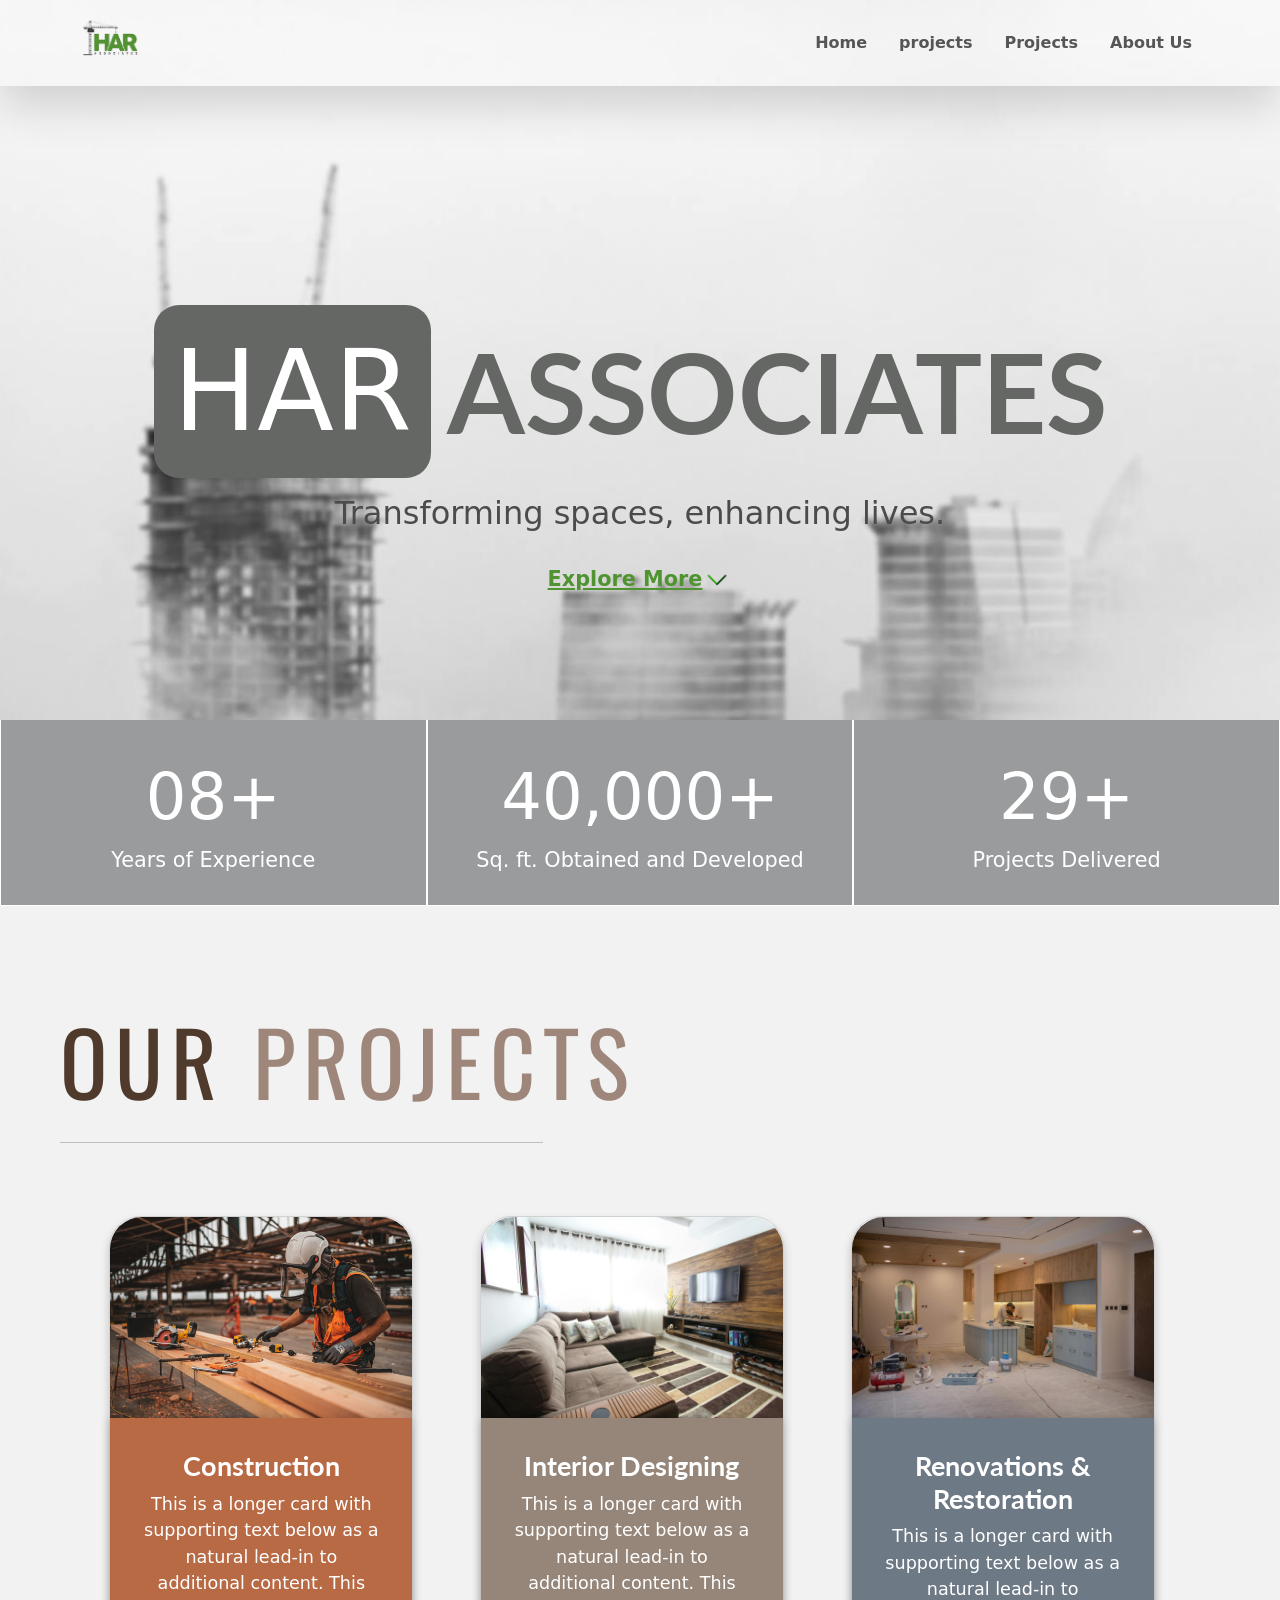
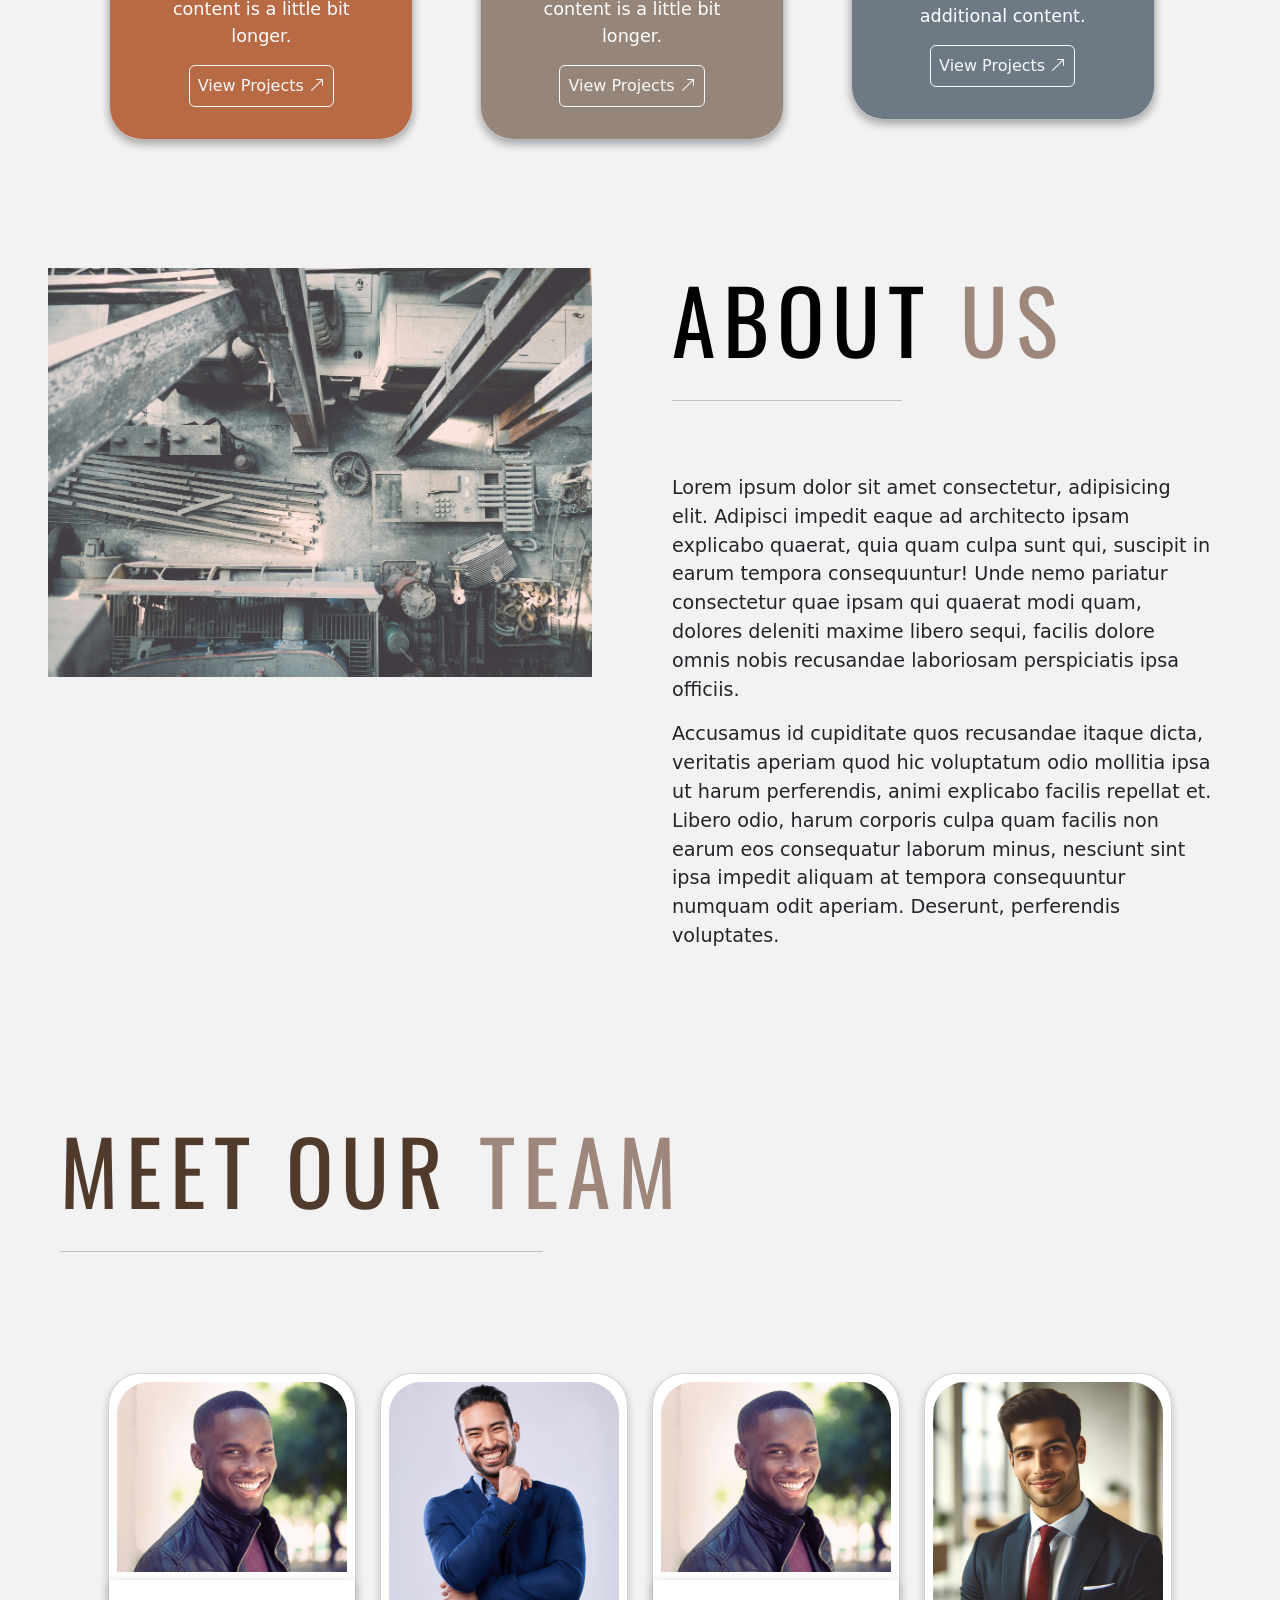
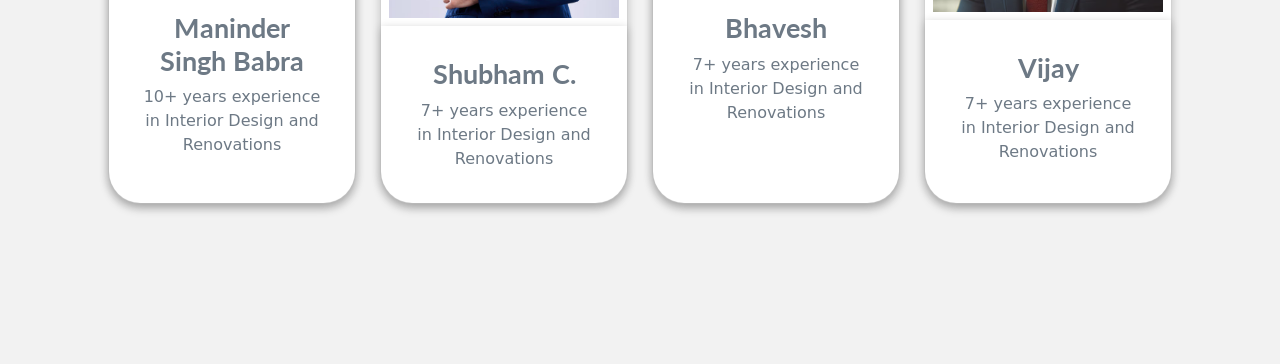
==== commit 303f8ae4: "Update myservices to myprojects" ====
--- a/index.html
+++ b/index.html
@@ -15,7 +15,9 @@
     <link href="https://fonts.googleapis.com/css2?family=Lato:ital,wght@0,100;0,300;0,400;0,700;0,900;1,100;1,300;1,400;1,700;1,900&family=Open+Sans:ital,wght@0,300..800;1,300..800&family=Oswald:wght@200..700&family=Roboto+Condensed:ital,wght@0,100..900;1,100..900&family=Roboto:ital,wght@0,100;0,300;0,400;0,500;0,700;0,900;1,100;1,300;1,400;1,500;1,700;1,900&display=swap" rel="stylesheet">
     <!-- Bootstrap CSS -->
     <link href="https://cdn.jsdelivr.net/npm/bootstrap@5.3.3/dist/css/bootstrap.min.css" rel="stylesheet" integrity="sha384-QWTKZyjpPEjISv5WaRU9OFeRpok6YctnYmDr5pNlyT2bRjXh0JMhjY6hW+ALEwIH" crossorigin="anonymous">
-    
+    <!-- Option 1: Include in HTML -->
+<link rel="stylesheet" href="https://cdn.jsdelivr.net/npm/bootstrap-icons@1.3.0/font/bootstrap-icons.css">
+    <link rel="stylesheet" href="https://fonts.googleapis.com/css2?family=Material+Symbols+Outlined:opsz,wght,FILL,GRAD@20..48,100..700,0..1,-50..200&icon_names=north_east" />
     <link rel="stylesheet" href="/style.css">
 
   </head>
@@ -37,7 +39,7 @@
                   <a class="nav-link" aria-current="page" href="#">Home</a>
                 </li>
                 <li class="nav-item ms-3">
-                  <a class="nav-link" href="#ourservices">Services</a>
+                  <a class="nav-link" href="#ourservices">projects</a>
                 </li>
                 <li class="nav-item ms-3">
                   <a class="nav-link" href="#">Projects</a>
@@ -101,14 +103,14 @@
 
     
 
-    <!-- Our Services -->
+    <!-- Our Projects -->
     <section class="our_services section_start" id="ourservices">
       <div class="container-fluid">
         <!-- Service Title -->
         <div class="d-flex flex-column service-title">
           <div class="heading_service">
-            <span class="srv_head">Our </span>
-            <span class="srv_head_color">Services</span>
+            <span class="srv_head">OUR </span>
+            <span class="srv_head_color">PROJECTS</span>
           </div>
           <hr style="width: 40%;" size="5">
         </div>
@@ -148,31 +150,40 @@
             </div>
           </div> -->
 
-          <div class="row row-cols-1 row-cols-md-3 g-4" style="padding: 3%; padding-top: 1rem;">
-            <div class="col">
-              <div class="card h-100">
+          <div class="row row-cols-1 row-cols-md-3 g-3" style="padding: %;">
+            <div class="col d-flex justify-content-end">
+              <div class="card w-75 h-100">
                 <img src="resources/background_1.jpg" class="card-img-top" alt="...">
                 <div class="card-body" style="background-color:#B86A45 ;">
                   <h5 class="card-title">Construction</h5>
                   <p class="card-text">This is a longer card with supporting text below as a natural lead-in to additional content. This content is a little bit longer.</p>
+                  <a class="btn btn-outline-light p-2" data-mdb-ripple-init href="/pages/construction_projects.html" role="button">View Projects
+                    <i class="bi bi-arrow-up-right p-.5"></i>
+                  </a>
                 </div>
               </div>
             </div>
-            <div class="col">
-              <div class="card h-100">
+            <div class="col d-flex justify-content-center">
+              <div class="card w-75 h-100">
                 <img src="resources/interior_2.jpg" class="card-img-top" alt="...">
                 <div class="card-body" style="background-color: #968679;">
                   <h5 class="card-title">Interior Designing</h5>
                   <p class="card-text">This is a longer card with supporting text below as a natural lead-in to additional content. This content is a little bit longer.</p>
+                  <a class="btn btn-outline-light p-2" data-mdb-ripple-init href="#!" role="button">View Projects
+                    <i class="bi bi-arrow-up-right p-.5"></i>
+                  </a>
                 </div>
               </div>
             </div>
             <div class="col">
-              <div class="card h-100">
+              <div class="card w-75 h">
                 <img src="resources/renovation.jpg" class="card-img-top" alt="...">
                 <div class="card-body" style="background-color: #6d7985;">
                   <h5 class="card-title">Renovations & Restoration</h5>
                   <p class="card-text">This is a longer card with supporting text below as a natural lead-in to additional content.</p>
+                  <a class="btn btn-outline-light p-2" data-mdb-ripple-init href="#!" role="button">View Projects
+                    <i class="bi bi-arrow-up-right p-.5"></i>
+                  </a>
                 </div>
               </div>
             </div>
@@ -223,53 +234,65 @@
     </section>
     <!-- About Us End -->
 
-    <!-- Meet out team -->
+    <!-- Meet our team -->
     <section class="team_section section_start" id="har_team">
       <div class="container-fluid">
         <div class="d-flex flex-column service-title">
           <div class="heading_service">
-            <span class="srv_head">Meet Our </span>
-            <span class="srv_head_color">Team</span>
+            <span class="srv_head">MEET OUR </span>
+            <span class="srv_head_color">TEAM</span>
           </div>
           <hr style="width: 40%;" size="5">
         </div>
-        <div class="row" style="padding: 3rem;">
+        <div class="row" style="padding: 6rem;">
           <div class="col-md-3 col-sm-6">
-            <div class="d-flex flex-column align-items-center">
-              <img src="/resources/team_1.JPG" alt="" class="img-fluid" style="width: 400px; height: 500px;">
-              <div class="team_info">
-                <h1>Aniket Malusare</h1>
-                <p>Lorem ipsum dolor sit amet consectetur adipisicing elit. Omnis, quos.</p>
+            <div class="card h-100">
+              <div class="team_image">
+                <img src="/resources/user_1.jpg" class="card-img-top" alt="...">
+              </div>
+          
+              <div class="card-body">
+                <h5 class="card-title" style="color: #6d7985;">Maninder Singh Babra</h5>
+                <p class="card-text" style="color: #6d7985; font-size: 1rem;">10+ years experience in Interior Design and Renovations</p>
               </div>
             </div>
           </div>
 
           <div class="col-md-3 col-sm-6">
-            <div class="d-flex flex-column align-items-center">
-              <img src="/resources/team_1.JPG" alt="" class="rounded img-fluid" style="width: 400px; height: 500px;">
-              <div class="team_info">
-                <h1>Aniket Malusare</h1>
-                <p>Lorem ipsum dolor sit amet consectetur adipisicing elit. Omnis, quos.</p>
+            <div class="card h-100">
+              <div class="team_image">
+                <img src="/resources/user_2.jpg" class="card-img-top" alt="...">
+              </div>
+          
+              <div class="card-body">
+                <h5 class="card-title" style="color: #6d7985;">Shubham C.</h5>
+                <p class="card-text" style="color: #6d7985; font-size: 1rem;">7+ years experience in Interior Design and Renovations</p>
               </div>
             </div>
           </div>
 
           <div class="col-md-3 col-sm-6">
-            <div class="d-flex flex-column align-items-center">
-              <img src="/resources/team_1.JPG" alt="" class="img-fluid" style="width: 400px; height: 500px;">
-              <div class="team_info">
-                <h1>Aniket Malusare</h1>
-                <p>Lorem ipsum dolor sit amet consectetur adipisicing elit. Omnis, quos.</p>
+            <div class="card h-100">
+              <div class="team_image">
+                <img src="/resources/user_1.jpg" class="card-img-top" alt="...">
+              </div>
+          
+              <div class="card-body">
+                <h5 class="card-title" style="color: #6d7985;">Bhavesh</h5>
+                <p class="card-text" style="color: #6d7985; font-size: 1rem;">7+ years experience in Interior Design and Renovations</p>
               </div>
             </div>
           </div>
 
           <div class="col-md-3 col-sm-6">
-            <div class="d-flex flex-column align-items-center">
-              <img src="/resources/team_1.JPG" alt="" class="img-fluid" style="width: 400px; height: 500px;">
-              <div class="team_info">
-                <h1>Aniket Malusare</h1>
-                <p>Lorem ipsum dolor sit amet consectetur adipisicing elit. Omnis, quos.</p>
+            <div class="card h-100">
+              <div class="team_image">
+                <img src="/resources/user_4.avif" class="card-img-top" alt="...">
+              </div>
+          
+              <div class="card-body">
+                <h5 class="card-title" style="color: #6d7985;">Vijay</h5>
+                <p class="card-text" style="color: #6d7985; font-size: 1rem;">7+ years experience in Interior Design and Renovations</p>
               </div>
             </div>
           </div>
--- a/style.css
+++ b/style.css
@@ -55,6 +55,12 @@
     text-align: center;
 }
 
+h1{
+    font-size: 1.7rem;
+}
+
+
+
 .card-title{
     color: white;
     font-size: 1.7rem;
@@ -91,7 +97,7 @@
 }
 
 card-body{
-    padding: 4rem;
+    padding: 3rem;
 }
 
 hr{
@@ -180,11 +186,15 @@
     border-top-right-radius: 2rem;
 }
 
+.team_image{
+    padding: .5rem;
+}
+
 .card-body{
     border-end-start-radius: 2rem;
     border-end-end-radius: 2rem;
     text-align: center;
-    box-shadow: 0 5px 10px rgba(0,0,0,.2);
+    box-shadow: 0 2px 10px rgba(0,0,0,.2);
     padding: 2rem;
 }
 
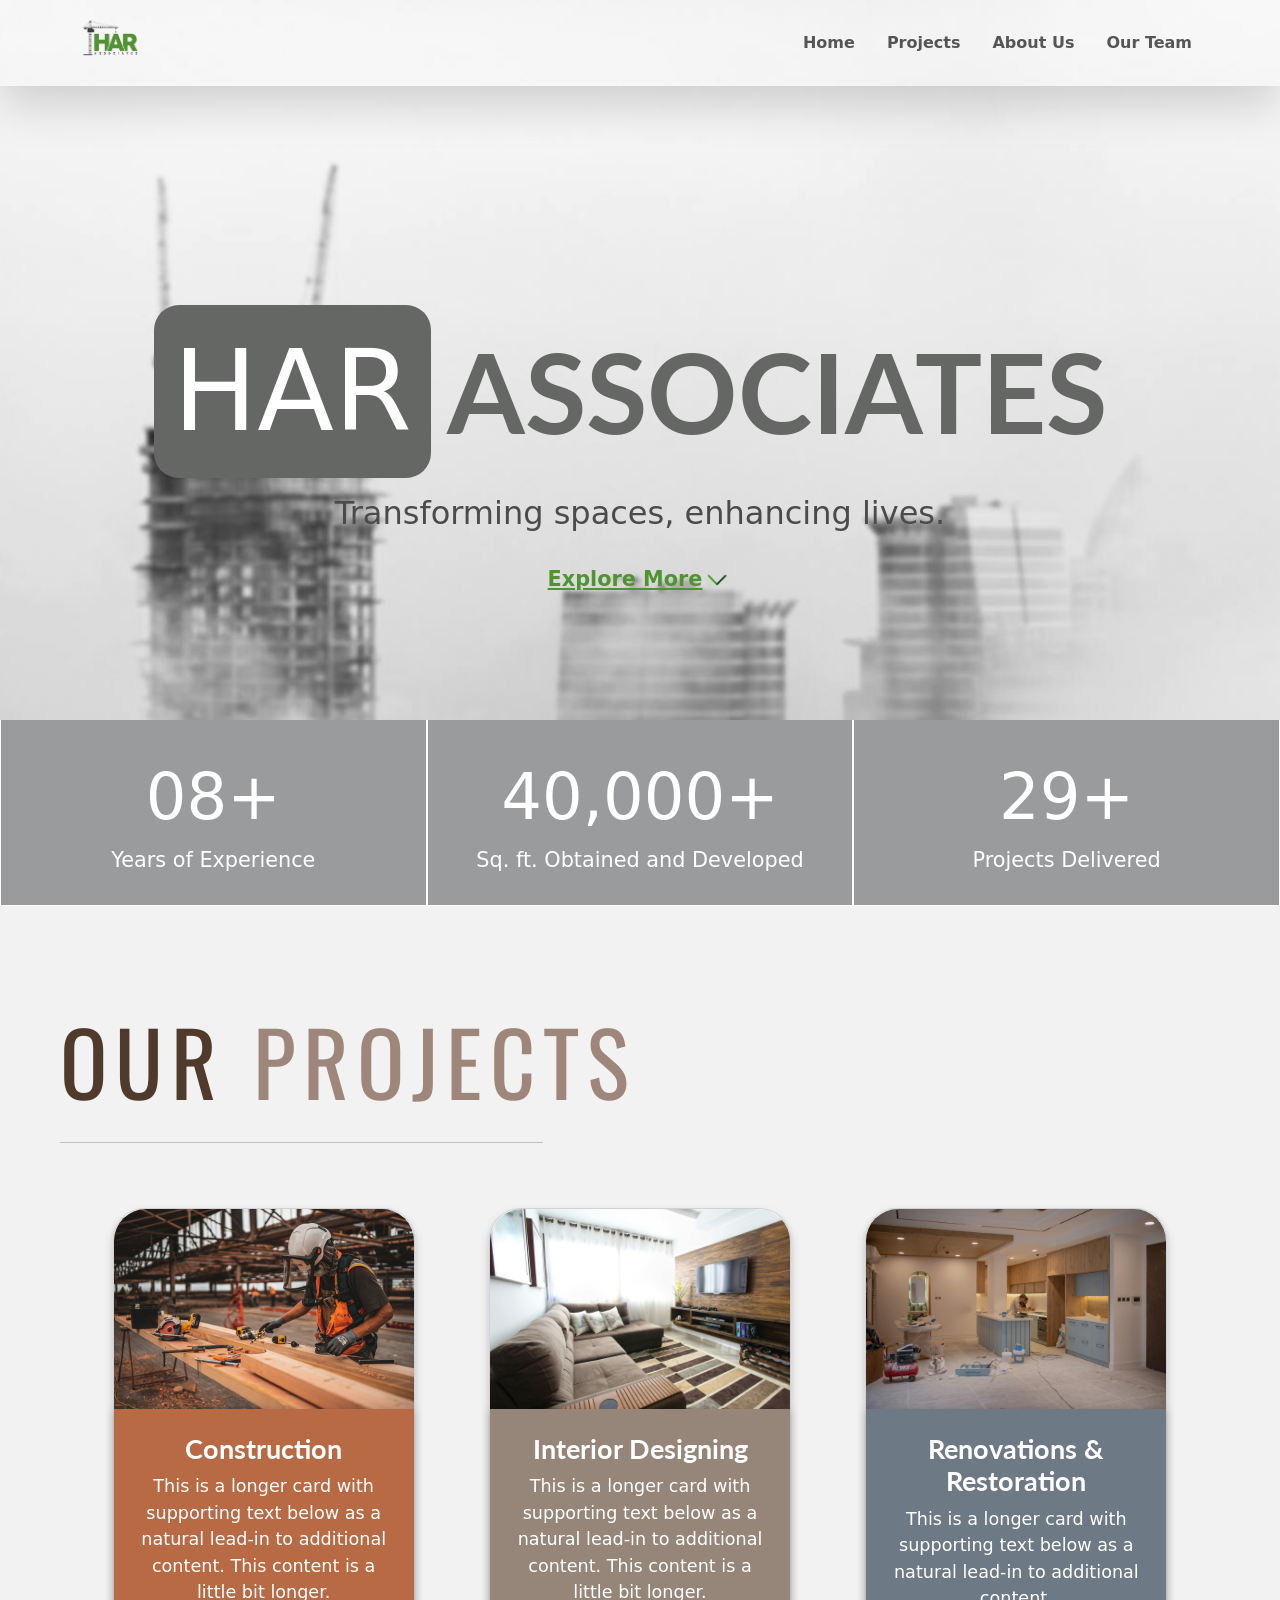
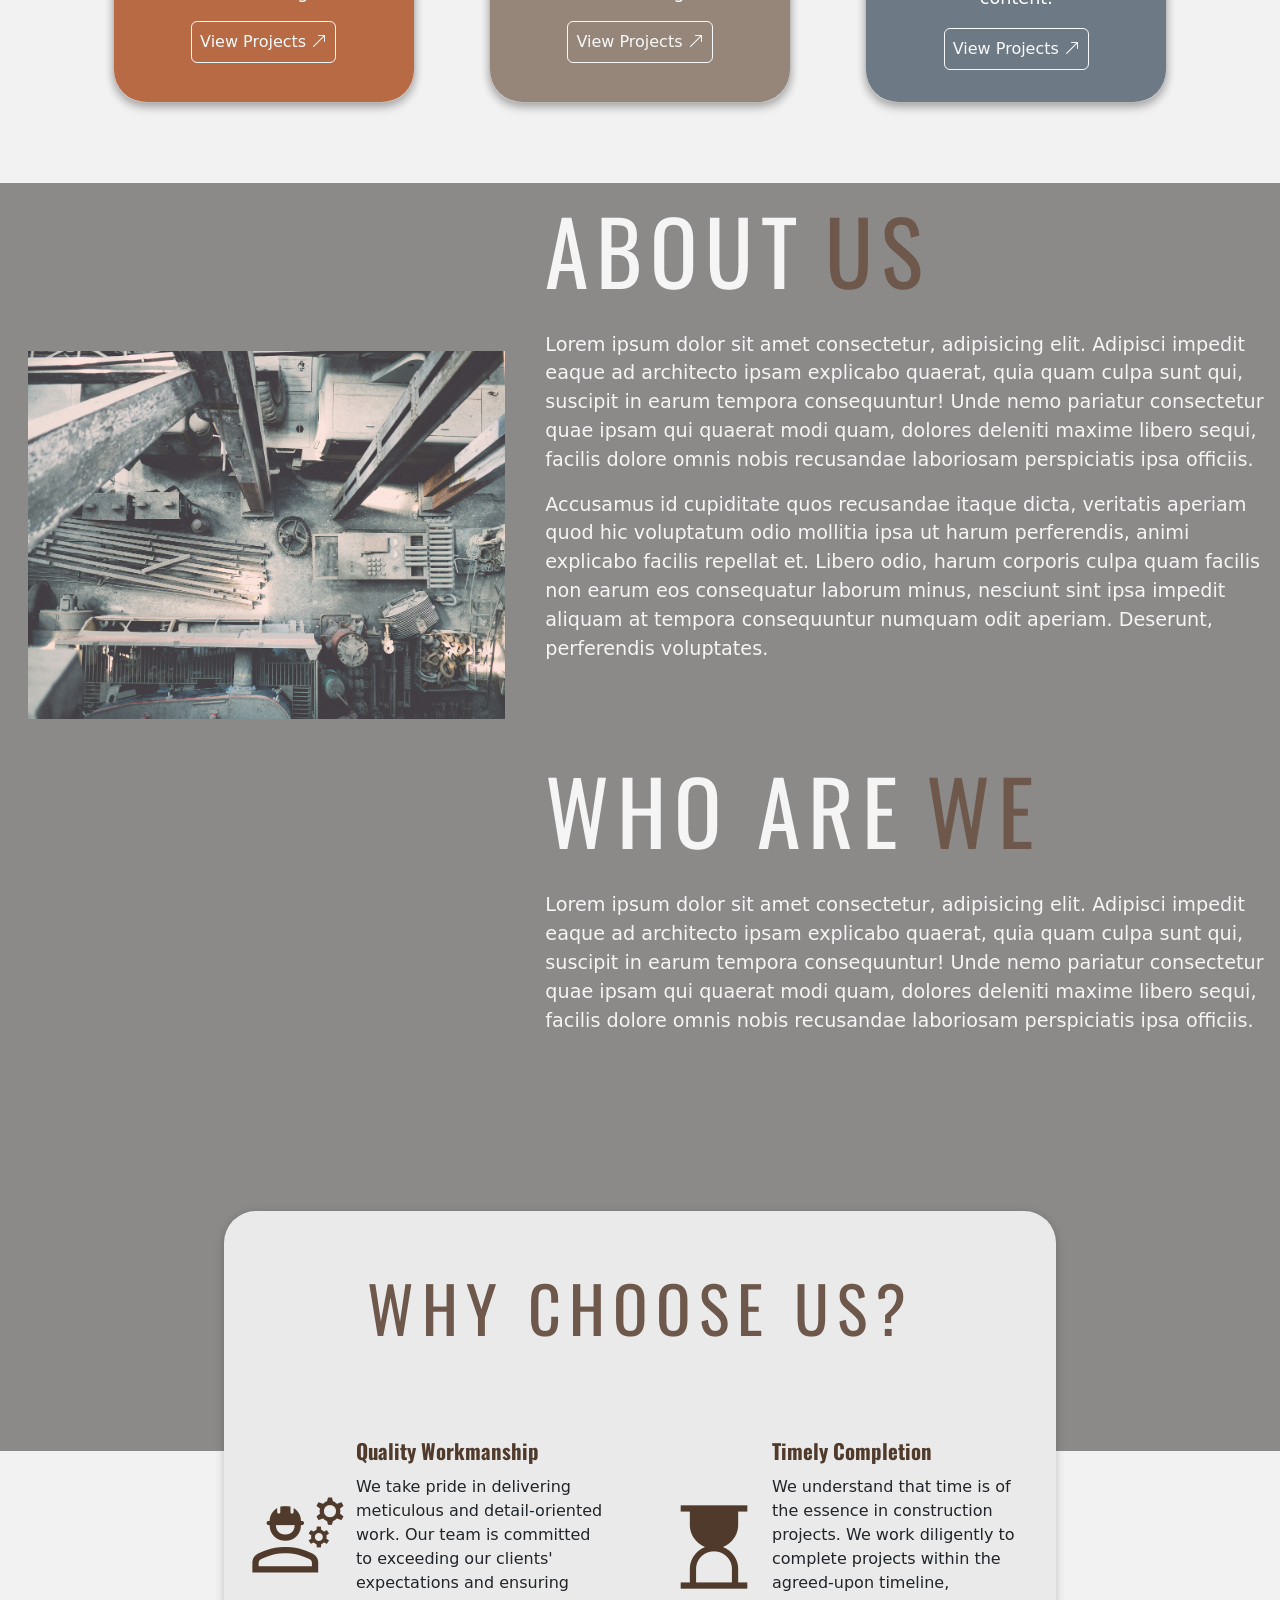
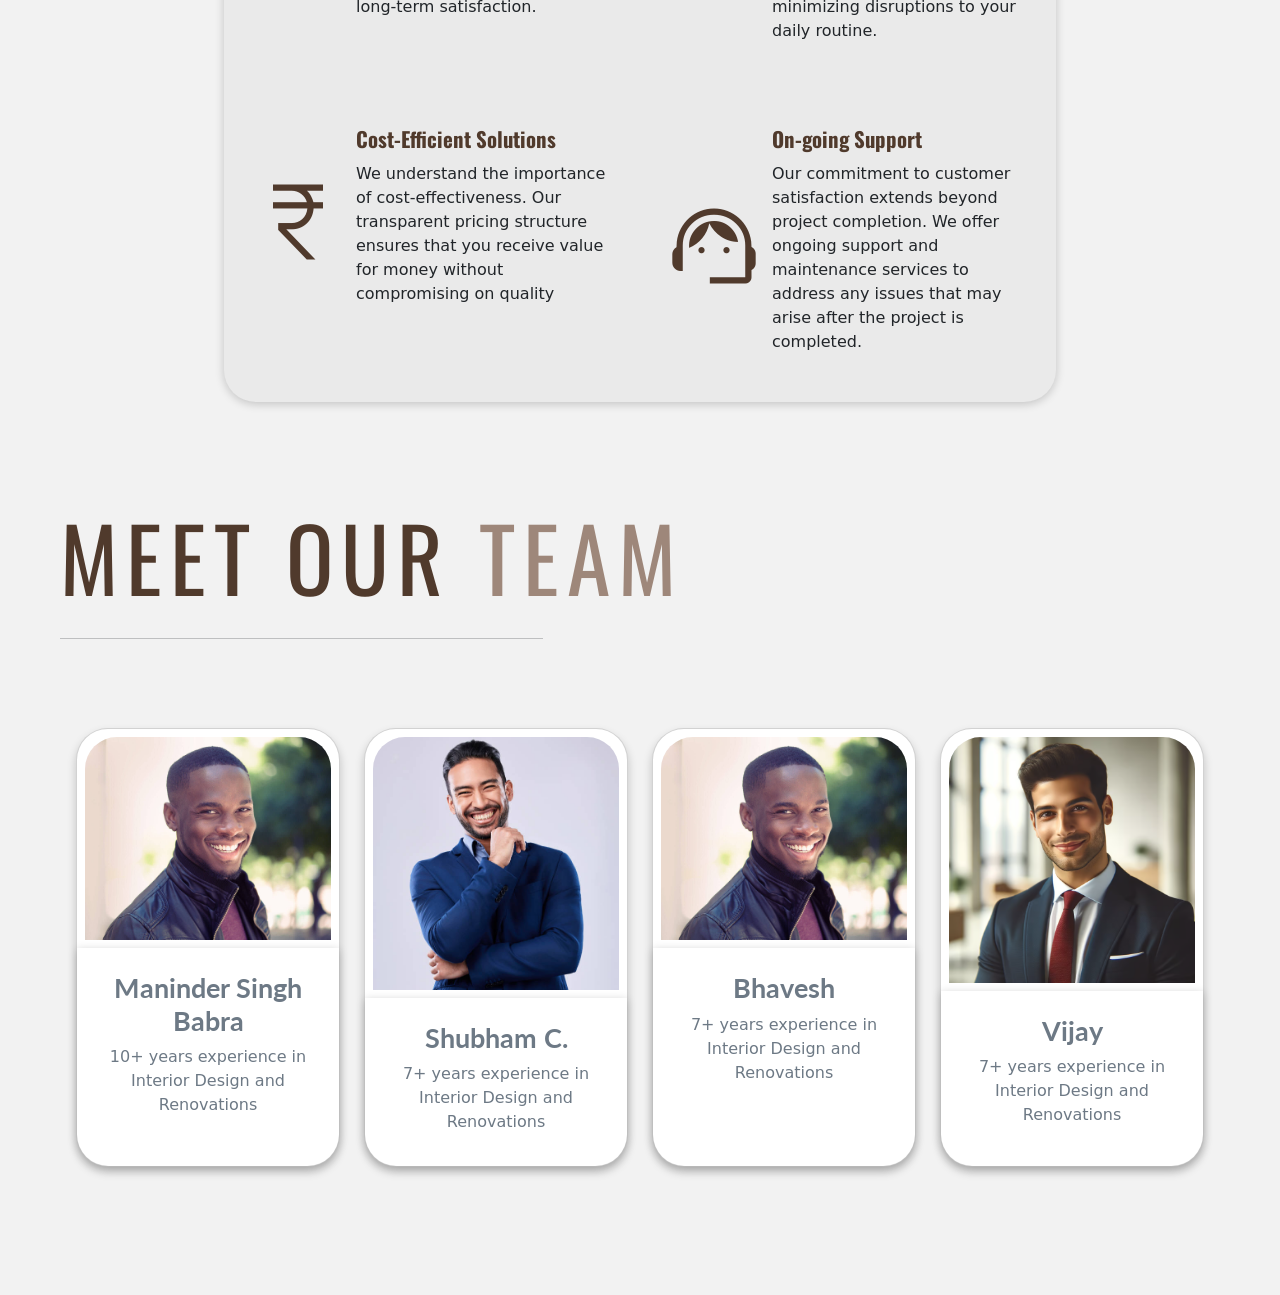
==== commit ae1bf0dc: "About us section updated" ====
--- a/index.html
+++ b/index.html
@@ -16,8 +16,8 @@
     <!-- Bootstrap CSS -->
     <link href="https://cdn.jsdelivr.net/npm/bootstrap@5.3.3/dist/css/bootstrap.min.css" rel="stylesheet" integrity="sha384-QWTKZyjpPEjISv5WaRU9OFeRpok6YctnYmDr5pNlyT2bRjXh0JMhjY6hW+ALEwIH" crossorigin="anonymous">
     <!-- Option 1: Include in HTML -->
-<link rel="stylesheet" href="https://cdn.jsdelivr.net/npm/bootstrap-icons@1.3.0/font/bootstrap-icons.css">
-    <link rel="stylesheet" href="https://fonts.googleapis.com/css2?family=Material+Symbols+Outlined:opsz,wght,FILL,GRAD@20..48,100..700,0..1,-50..200&icon_names=north_east" />
+    <link rel="stylesheet" href="https://fonts.googleapis.com/css2?family=Material+Symbols+Outlined:opsz,wght,FILL,GRAD@20..48,100..700,0..1,-50..200" />
+    <link rel="stylesheet" href="https://cdn.jsdelivr.net/npm/bootstrap-icons@1.3.0/font/bootstrap-icons.css">
     <link rel="stylesheet" href="/style.css">
 
   </head>
@@ -39,13 +39,13 @@
                   <a class="nav-link" aria-current="page" href="#">Home</a>
                 </li>
                 <li class="nav-item ms-3">
-                  <a class="nav-link" href="#ourservices">projects</a>
-                </li>
-                <li class="nav-item ms-3">
-                  <a class="nav-link" href="#">Projects</a>
+                  <a class="nav-link" href="#ourservices">Projects</a>
                 </li>
                 <li class="nav-item ms-3">
                   <a class="nav-link" href="#about-us">About Us</a>
+                </li>
+                <li class="nav-item ms-3">
+                  <a class="nav-link" href="#har_team">Our Team</a>
                 </li>
               </ul>
             </div>
@@ -116,7 +116,7 @@
         </div>
 
         <!-- Service Cards -->
-        <div class="row service-content">
+        <div class="row service-content g-4">
           <!-- <div class="col-md-4 col-sm-12 d-flex card-layout cend">
             <div class="card text-center w-75">
               <img src="/resources/background_2.jpg" class="card-img-top" alt="..." style="width: 300; height: 300px;">
@@ -149,9 +149,7 @@
               </div>
             </div>
           </div> -->
-
-          <div class="row row-cols-1 row-cols-md-3 g-3" style="padding: %;">
-            <div class="col d-flex justify-content-end">
+            <div class="col d-flex project_end">
               <div class="card w-75 h-100">
                 <img src="resources/background_1.jpg" class="card-img-top" alt="...">
                 <div class="card-body" style="background-color:#B86A45 ;">
@@ -169,26 +167,24 @@
                 <div class="card-body" style="background-color: #968679;">
                   <h5 class="card-title">Interior Designing</h5>
                   <p class="card-text">This is a longer card with supporting text below as a natural lead-in to additional content. This content is a little bit longer.</p>
-                  <a class="btn btn-outline-light p-2" data-mdb-ripple-init href="#!" role="button">View Projects
+                  <a class="btn btn-outline-light p-2" data-mdb-ripple-init href="/pages/interior_design.html" role="button">View Projects
                     <i class="bi bi-arrow-up-right p-.5"></i>
                   </a>
                 </div>
               </div>
             </div>
-            <div class="col">
-              <div class="card w-75 h">
+            <div class="col d-flex project_start">
+              <div class="card w-75 h-100">
                 <img src="resources/renovation.jpg" class="card-img-top" alt="...">
                 <div class="card-body" style="background-color: #6d7985;">
                   <h5 class="card-title">Renovations & Restoration</h5>
                   <p class="card-text">This is a longer card with supporting text below as a natural lead-in to additional content.</p>
-                  <a class="btn btn-outline-light p-2" data-mdb-ripple-init href="#!" role="button">View Projects
+                  <a class="btn btn-outline-light p-2" data-mdb-ripple-init href="/pages/renovations.html" role="button">View Projects
                     <i class="bi bi-arrow-up-right p-.5"></i>
                   </a>
                 </div>
               </div>
             </div>
-          </div>
-
         </div>
       </div>
     </section>
@@ -196,25 +192,23 @@
 
 
     <!-- About US Start -->
-    <section class="about_us section_start" id="about-us">
+    <section class="about_us section_start" id="about-us" style="background-color:#8C8989 ;">
       <div class="container-fluid">
         <div class="row">
-          <div class="col-lg-6 col-sm-12" style="padding: 3rem;">
-              <img class="img-fluid" src="/resources/background_4.jpg" alt="">
-          </div>
-          <div class="col-lg-6 col-sm-12" style="padding: 2rem;">
-            <div class="d-flex flex-row">
-              <div class="heading_service">
+          <div class="col-lg-5 col-sm-12 d-flex justify-content-center ">
+              <img class="img-fluid about_us_img" src="/resources/background_4.jpg" alt="">
+          </div>
+          <div class="col-lg-7 col-sm-12">
+            <div class="d-flex flex-row heading_service">
                 <span class="abt_head">ABOUT </span>
                 <span class="abt_head_color">US</span>
-              </div>
-            </div>
-            <div class="row">
-              <div class="d-flex flex-row align-items-center">
+            </div>
+            <!-- <div class="row">
+              <div class="d-flex flex-row align-items-center heading_service">
                 <hr style="width: 40%;" size="5">
               </div>
-            </div>
-            <div class="row mt-5 text-start">
+            </div> -->
+            <div class="row mt-3 about_text">
               <p class="about_para">
                 Lorem ipsum dolor sit amet consectetur, adipisicing elit. Adipisci impedit eaque ad architecto ipsam explicabo quaerat, quia quam culpa 
                 sunt qui, suscipit in earum tempora consequuntur! Unde nemo pariatur consectetur quae ipsam qui quaerat modi quam, dolores deleniti maxime libero 
@@ -227,12 +221,75 @@
                 perferendis voluptates.
               </p>
             </div>
-          </div>
-        </div>
+
+            <div class="d-flex flex-row heading_service" style="padding-top: 4rem;">
+              <span class="abt_head">WHO ARE</span>
+              <span class="abt_head_color">WE</span>
+            </div>
+            <div class="row mt-3 about_text">
+              <p class="about_para bottom_padding">
+                Lorem ipsum dolor sit amet consectetur, adipisicing elit. Adipisci impedit eaque ad architecto ipsam explicabo quaerat, quia quam culpa 
+                sunt qui, suscipit in earum tempora consequuntur! Unde nemo pariatur consectetur quae ipsam qui quaerat modi quam, dolores deleniti maxime libero 
+                sequi, facilis dolore omnis nobis recusandae laboriosam perspiciatis ipsa officiis. 
+              </p>
+            </div>
+          </div>
         </div>
       </div>
     </section>
     <!-- About Us End -->
+
+    <!-- Why Choose Us Section -->
+     <section class="why_choose_us" id="choose_us">
+      <div class="container why_us_sec">
+        <div class="row pt-5">
+          <span class="why_us_head">WHY CHOOSE US?</span>
+        </div>
+        <div class="row pt-5">
+          <div class="col-lg-6 col-sm-12  p-4">
+            <div class="d-flex flex-row align-items-center">
+              <span class="material-symbols-outlined icon_size">engineering</span>
+              <div class="d-flex flex-column p-2">
+                <span class="service_title">Quality Workmanship</span>
+                <p class="service_txt pt-2">We take pride in delivering meticulous and detail-oriented work. Our team is committed to exceeding our clients' expectations and ensuring long-term satisfaction.</p>
+              </div>
+            </div>
+          </div>
+
+          <div class="col-lg-6 col-sm-12  p-4">
+            <div class="d-flex flex-row align-items-center">
+              <span class="material-symbols-outlined icon_size">hourglass_top</span>
+              <div class="d-flex flex-column p-2">
+                <span class="service_title">Timely Completion</span>
+                <p class="service_txt pt-2">We understand that time is of the essence in construction projects. We work diligently to complete projects within the agreed-upon timeline, minimizing disruptions to your daily routine.</p>
+              </div>
+            </div>
+          </div>
+        </div>
+
+        <div class="row">
+          <div class="col-lg-6 col-sm-12  p-4">
+            <div class="d-flex flex-row align-items-center">
+              <span class="material-symbols-outlined icon_size">currency_rupee</span>
+              <div class="d-flex flex-column p-2">
+                <span class="service_title">Cost-Efficient Solutions</span>
+                <p class="service_txt pt-2">We understand the importance of cost-effectiveness. Our transparent pricing structure ensures that you receive value for money without compromising on quality</p>
+              </div>
+            </div>
+          </div>
+
+          <div class="col-lg-6 col-sm-12  p-4">
+            <div class="d-flex flex-row align-items-center">
+              <span class="material-symbols-outlined icon_size">support_agent</span>
+              <div class="d-flex flex-column p-2">
+                <span class="service_title">On-going Support</span>
+                <p class="service_txt pt-2">Our commitment to customer satisfaction extends beyond project completion. We offer ongoing support and maintenance services to address any issues that may arise after the project is completed.</p>
+              </div>
+            </div>
+          </div>
+        </div>
+      </div>
+     </section>
 
     <!-- Meet our team -->
     <section class="team_section section_start" id="har_team">
@@ -244,8 +301,8 @@
           </div>
           <hr style="width: 40%;" size="5">
         </div>
-        <div class="row" style="padding: 6rem;">
-          <div class="col-md-3 col-sm-6">
+        <div class="row team_padding g-4">
+          <div class="col-md-3 col-sm-12">
             <div class="card h-100">
               <div class="team_image">
                 <img src="/resources/user_1.jpg" class="card-img-top" alt="...">
@@ -258,7 +315,7 @@
             </div>
           </div>
 
-          <div class="col-md-3 col-sm-6">
+          <div class="col-md-3 col-sm-12">
             <div class="card h-100">
               <div class="team_image">
                 <img src="/resources/user_2.jpg" class="card-img-top" alt="...">
@@ -271,7 +328,7 @@
             </div>
           </div>
 
-          <div class="col-md-3 col-sm-6">
+          <div class="col-md-3 col-sm-12">
             <div class="card h-100">
               <div class="team_image">
                 <img src="/resources/user_1.jpg" class="card-img-top" alt="...">
@@ -284,7 +341,7 @@
             </div>
           </div>
 
-          <div class="col-md-3 col-sm-6">
+          <div class="col-md-3 col-sm-12">
             <div class="card h-100">
               <div class="team_image">
                 <img src="/resources/user_4.avif" class="card-img-top" alt="...">
--- a/style.css
+++ b/style.css
@@ -19,6 +19,26 @@
     z-index: -1;
 }
 
+.material-symbols-outlined {
+    color: whitesmoke;
+    font-variation-settings:
+    'FILL' 0,
+    'wght' 400,
+    'GRAD' 0,
+    'opsz' 24,
+}
+
+.service_title{
+    font-size: 1.3rem;
+    font-weight: bold;
+    font-family: 'Oswald';
+    color: #503a2c;
+}
+
+.service_txt{
+    font-weight: lighter;
+}
+
 
 /* .blur{
     position:absolute;
@@ -30,6 +50,11 @@
     backdrop-filter: blur(5px);
 } */
 
+.icon_size{
+    font-size: 100px;
+    color: #503a2c;
+}
+
 .bg_text{
     font-size: 7rem;
     background-color: #656765;
@@ -68,20 +93,41 @@
     font-weight:bolder;
 }
 
-.card-layout{
-    padding: 3rem;
-    border-radius: 30%;
-}
-
 .card-text{
     color: white;
     font-size: 1.1rem;
     font-weight: lighter;
 }
 
+.card-layout{
+    padding: 3rem;
+    border-radius: 30%;
+}
+
+
+
 .heading_home_cards{
     font-size: 4rem;
     color: white;
+}
+
+.about_us_img{
+    margin-top: 30%;
+    padding: 1rem;
+    height: 400px;
+    /* width: 500px; */
+}
+
+.why_choose_us{
+    margin-top: -20rem;
+}
+
+.why_us_sec{
+    width: 65vw;
+    height: auto;
+    background-color: #EAEAEA;
+    box-shadow: 0 2px 10px rgba(0,0,0,.2);
+    border-radius: 2rem;
 }
 
 .borders{
@@ -96,14 +142,20 @@
     color: white;
 }
 
-card-body{
-    padding: 3rem;
-}
 
 hr{
     height: 10px;
     size: 3rem;
 }
+
+.project_end{
+    justify-content: end;
+}
+
+.project_start{
+    justify-content: start;
+}
+
 
 .service-heading{
     color: white;
@@ -130,18 +182,31 @@
 
 .abt_head{
     font-size: 5.5rem;
-    color: #000000;
+    color: whitesmoke;
     text-align: center;
     letter-spacing: 8px;
     font-family:'Oswald';
 }
 
+.why_us_head{
+    font-size: 4rem;
+    color: #6e584b;
+    text-align: center;
+    letter-spacing: 8px;
+    font-family:'Oswald';
+}
+
 .abt_head_color{
     font-size: 5.5rem;
-    color: #9E877A;
+    color: #6e584b;
     text-align: center;
     letter-spacing: 8px;
+    margin-left: 1.2rem;
     font-family:'Oswald';
+}
+
+.bottom_padding{
+    padding-bottom: 25rem;
 }
 
 h4{
@@ -153,7 +218,7 @@
 
 .about_para{
     font-size: 1.2rem;
-    padding-right: 3rem;
+    color: whitesmoke;
 }
 
 .a_link{
@@ -190,12 +255,17 @@
     padding: .5rem;
 }
 
+.team_padding{
+    padding: 4rem;
+}
+
 .card-body{
     border-end-start-radius: 2rem;
     border-end-end-radius: 2rem;
     text-align: center;
     box-shadow: 0 2px 10px rgba(0,0,0,.2);
-    padding: 2rem;
+    padding: 1.5rem;
+    padding-bottom: 2rem;
 }
 
 .card{
@@ -255,6 +325,16 @@
         text-align: center;
     }
 
+    .about_us_img{
+        padding: 2rem;
+    }
+
+    .team_padding{
+        padding: 1.2rem;
+    }
+
+
+
     .home_pg{
         padding-top: 35%;
         padding-left: 3rem;
@@ -305,6 +385,14 @@
         text-align: start;
         letter-spacing: 8px;
         font-family:'Oswald';
+    }
+
+    .about_para{
+        font-size: 1.2rem;
+        justify-content: center;
+        text-align: center;
+        padding-left: 2rem;
+        padding-right: 2rem;
     }
 
     .cstart{
@@ -381,5 +469,32 @@
         background-color: #ffffff;
         color: #555555;
     }
-}
-
+
+    .project_end{
+        justify-content: center;
+    }
+    
+    .project_start{
+        justify-content: center;
+    }
+
+    .card-title{
+        color: white;
+        font-size: 1.3rem;
+        font-family: 'lato';
+        font-weight:bolder;
+    }
+    
+    
+    .card-text{
+        color: white;
+        font-size: 1rem;
+        font-weight: lighter;
+    }
+
+    .heading_service{
+        align-items: center;
+        justify-content: center;
+    }
+}
+
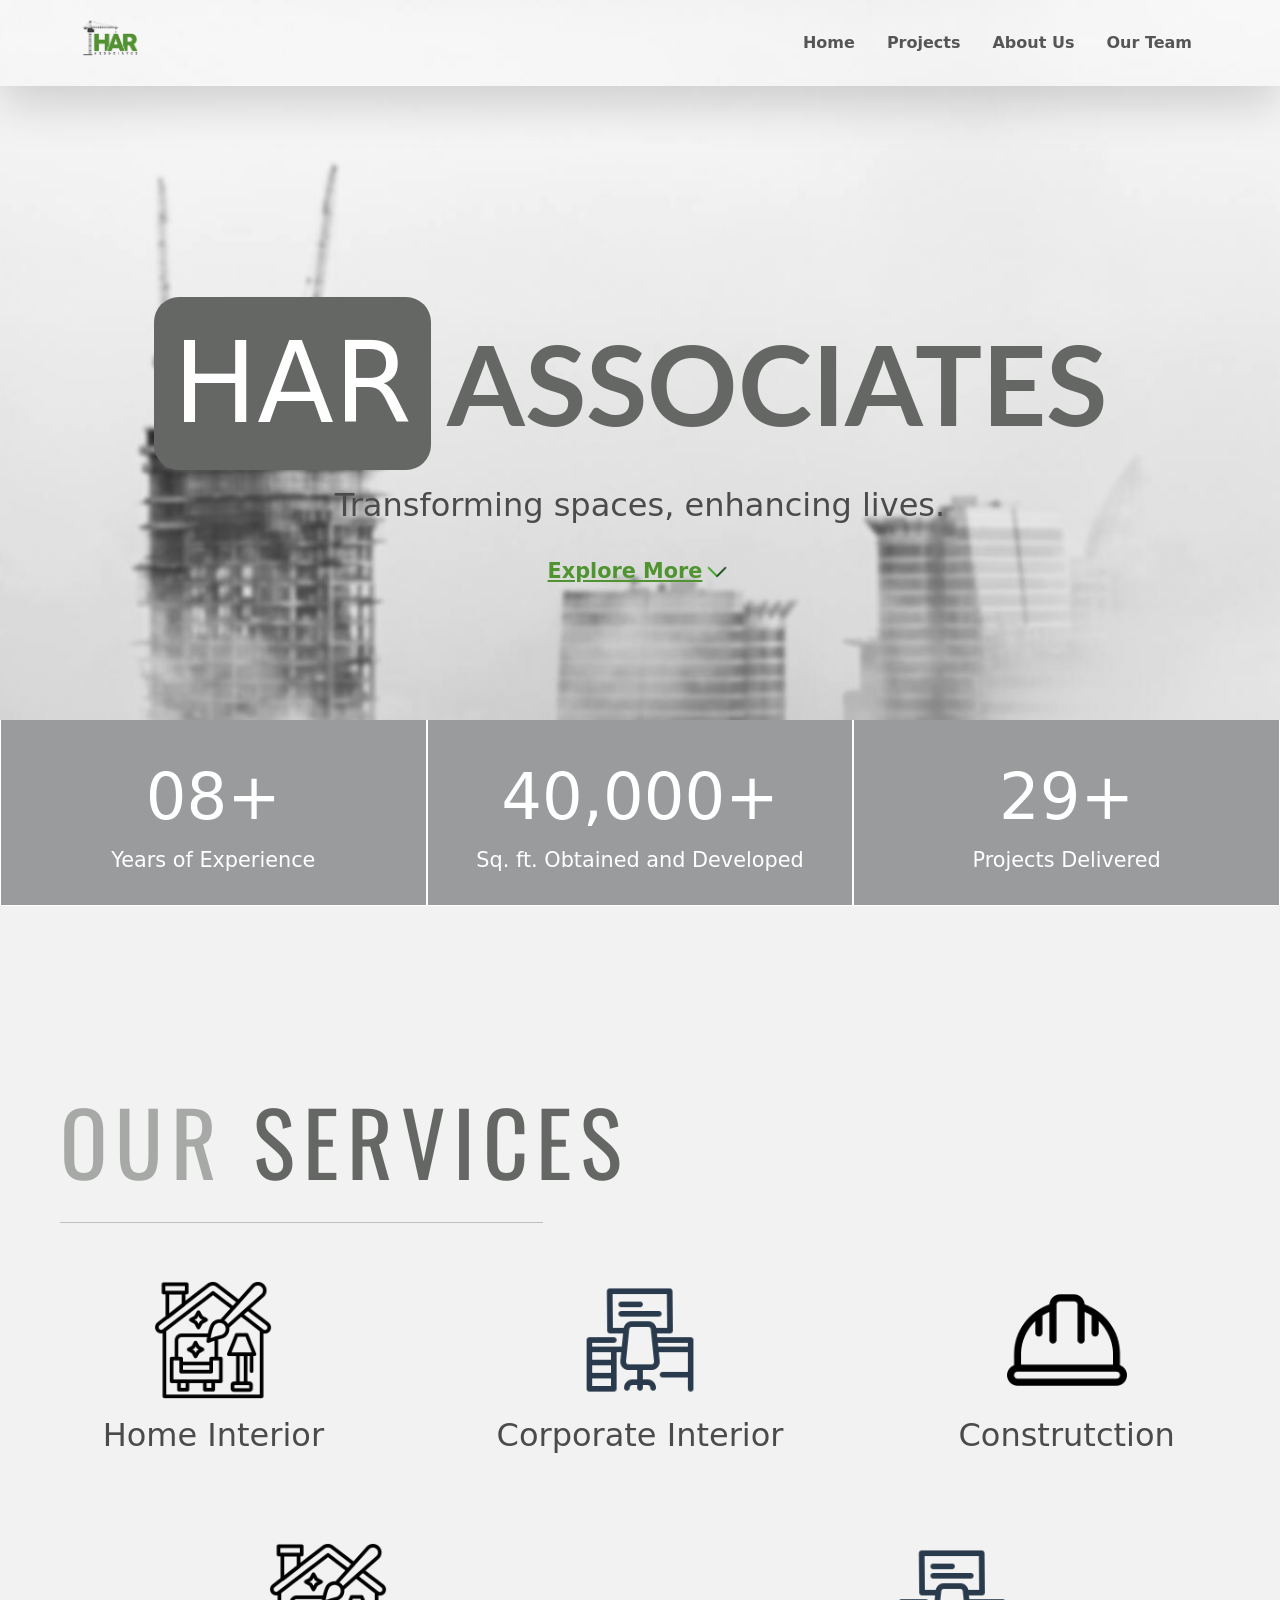
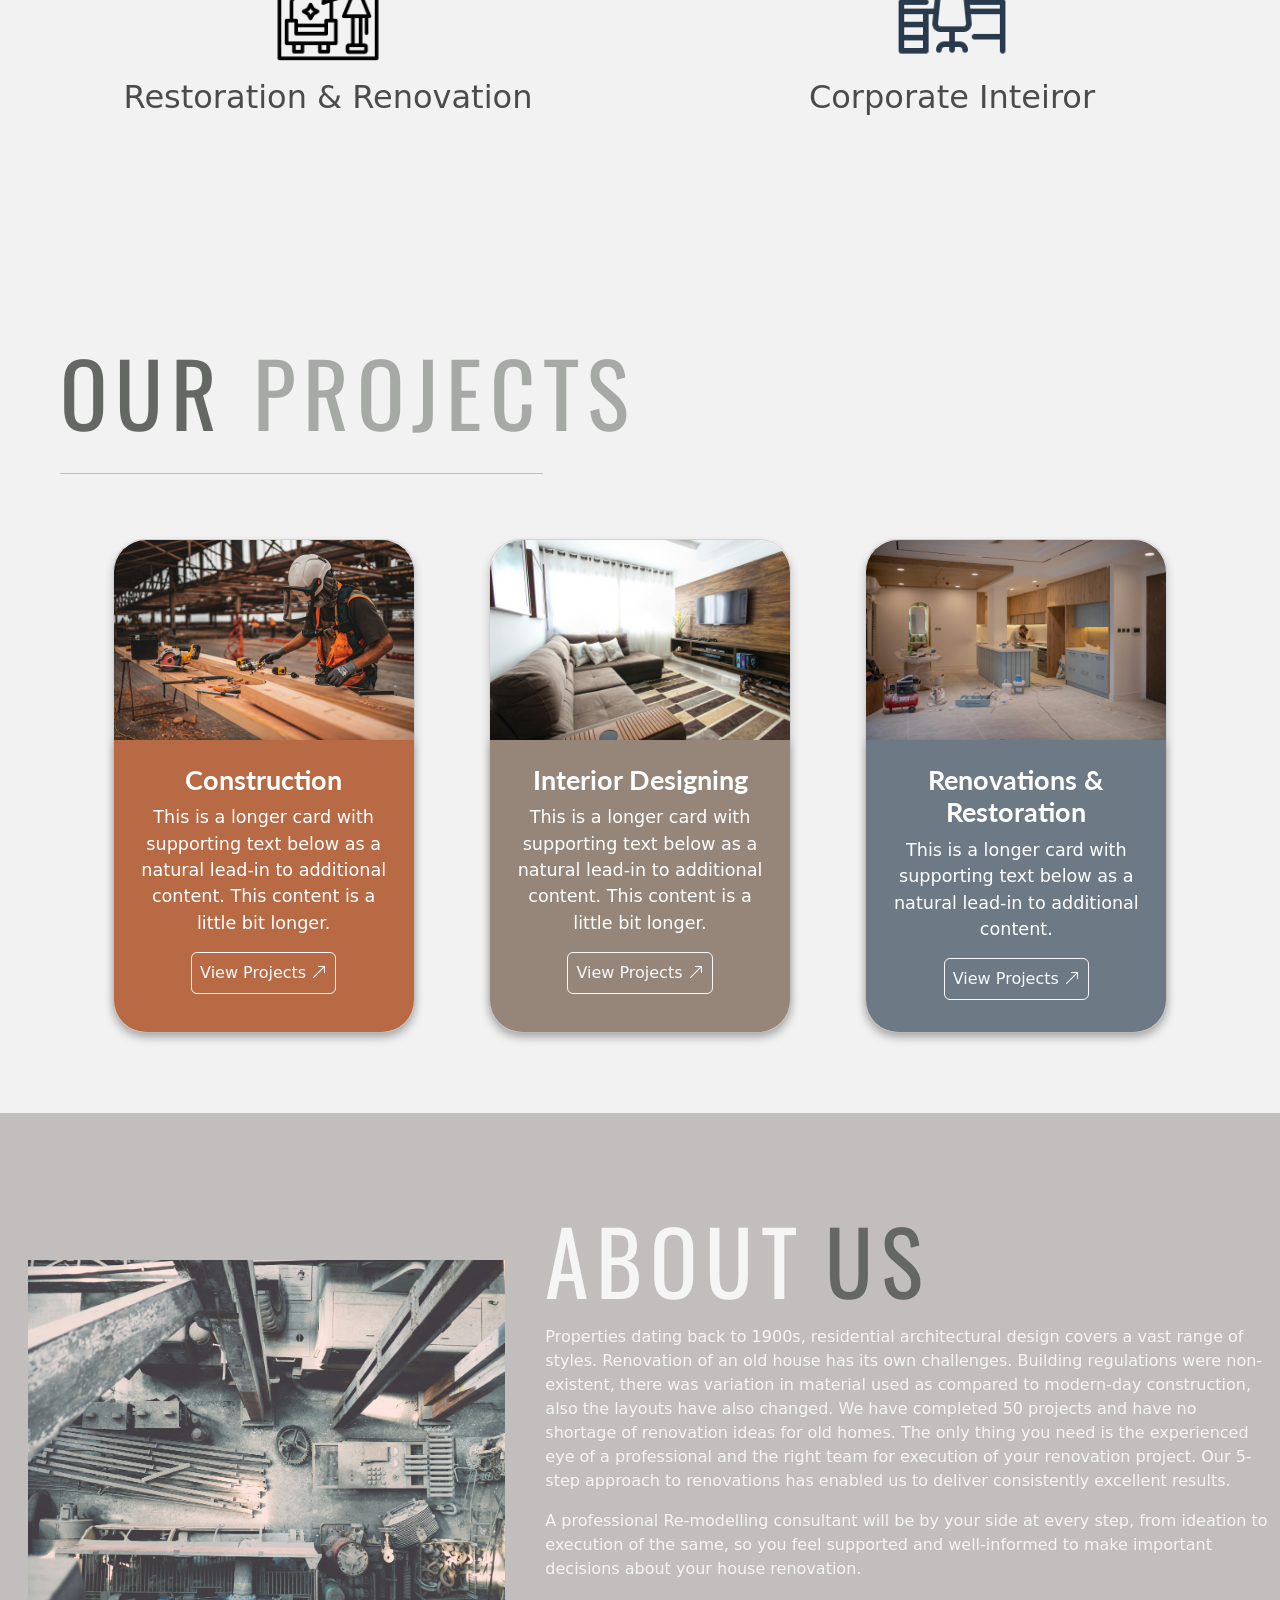
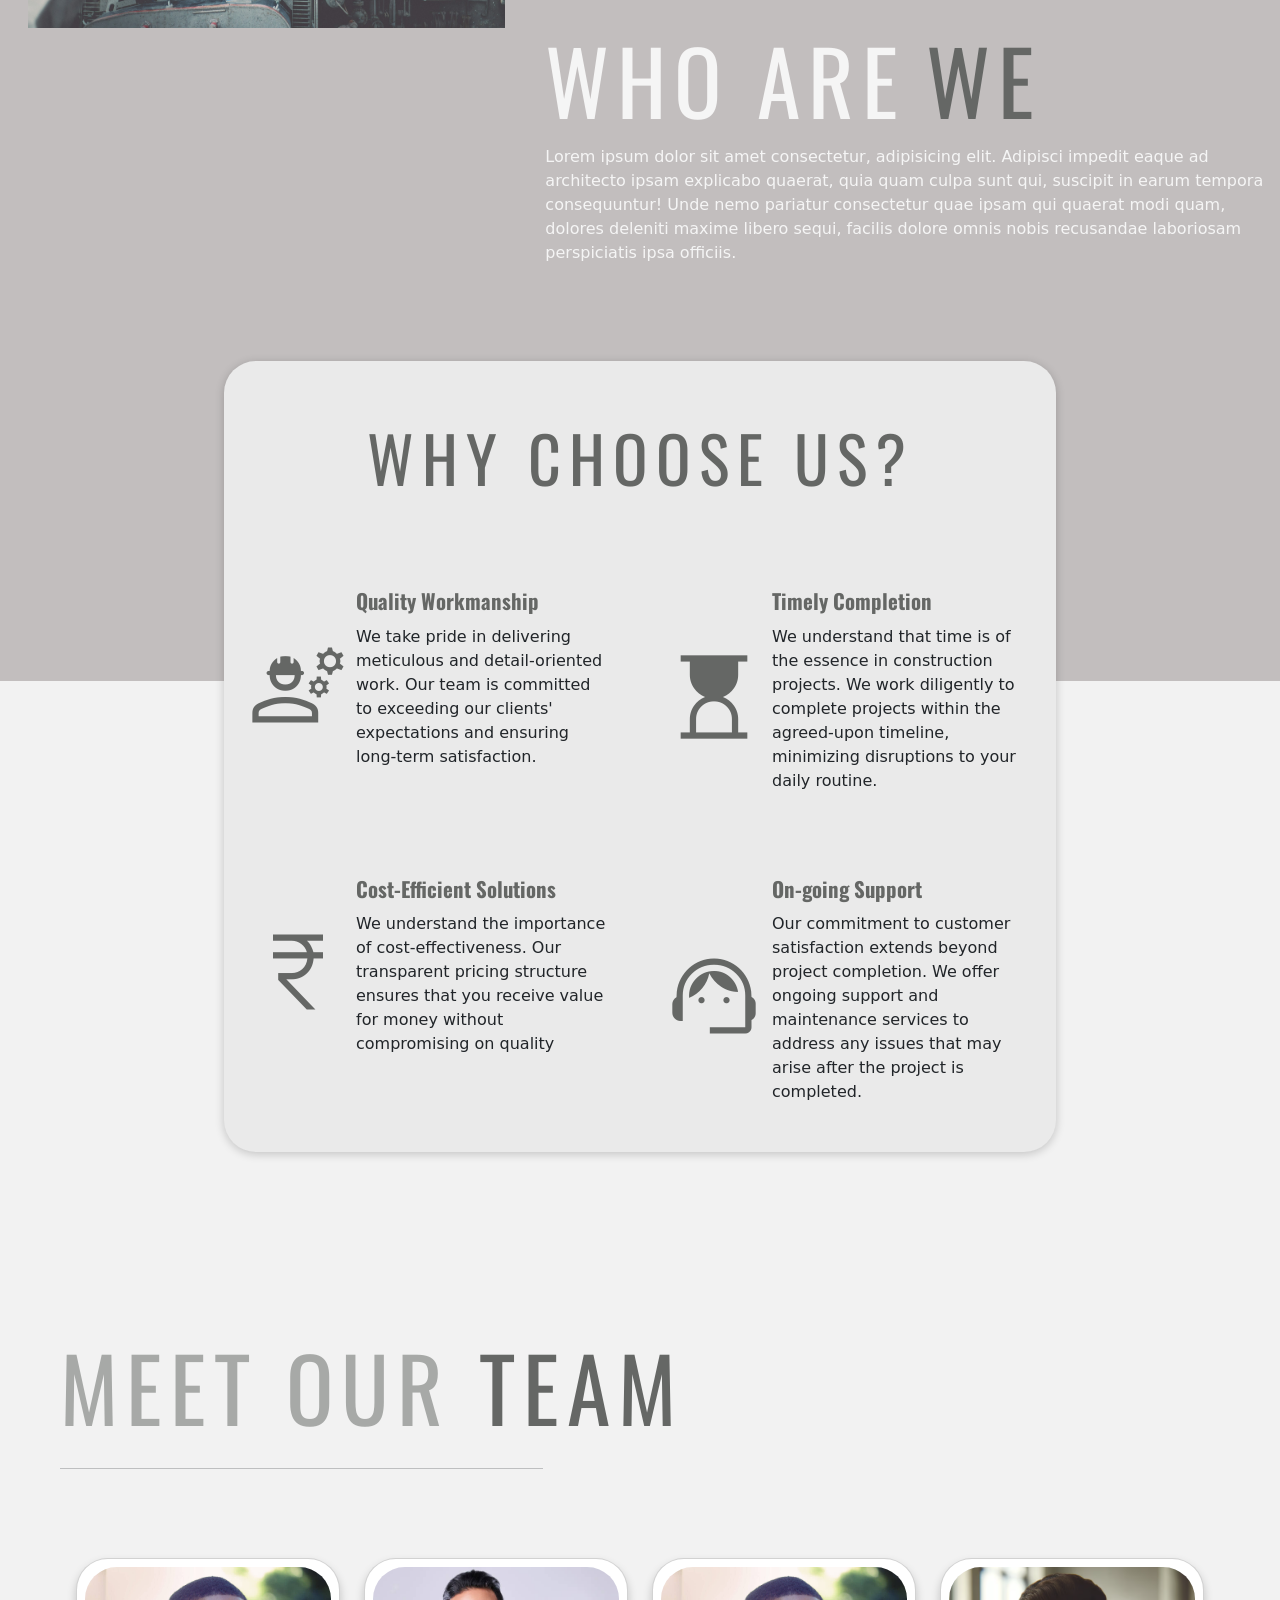
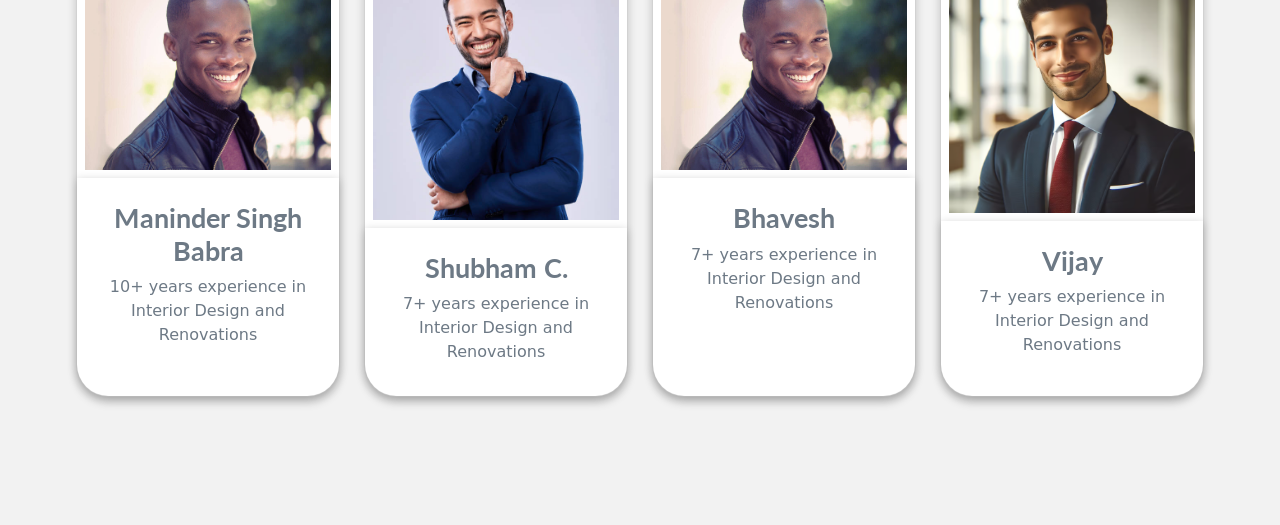
==== commit be7f6d18: "New Changes" ====
--- a/index.html
+++ b/index.html
@@ -39,7 +39,7 @@
                   <a class="nav-link" aria-current="page" href="#">Home</a>
                 </li>
                 <li class="nav-item ms-3">
-                  <a class="nav-link" href="#ourservices">Projects</a>
+                  <a class="nav-link" href="#our_projects">Projects</a>
                 </li>
                 <li class="nav-item ms-3">
                   <a class="nav-link" href="#about-us">About Us</a>
@@ -66,11 +66,13 @@
                 <h1 class="heading_txt" style="padding-left: 1rem;">ASSOCIATES</h1>
               </div>
               <h4 class="mt-2">Transforming spaces, enhancing lives.</h4>
-              <div class="d-flex flex-row mt-4">
-                <a class="a_link" href="#ourservices">Explore More</a>
-                <!-- <a href="" style="color: #509431;">Explore More</a> -->
-                <img src="/icons/arrow-down.png" alt="dropdown icon" width="30" height="30" class="ps-1.5">
-              </div>
+              <a href="#our_services" class="a_link">
+                <div class="d-flex flex-row mt-4">
+                  <p class="a_link">Explore More</p>
+                  <!-- <a href="" style="color: #509431;">Explore More</a> -->
+                  <img src="/icons/arrow-down.png" alt="dropdown icon" width="30" height="30" class="ps-1.5" href="#ourservices">
+                </div>
+              </a>
             </div>
           </div>
         </div>
@@ -101,54 +103,75 @@
     </section>
     <!-- Home Page End -->
 
-    
-
-    <!-- Our Projects -->
-    <section class="our_services section_start" id="ourservices">
+    <!-- Our Services -->
+    <section class="our_services section_start" id="our_services">
       <div class="container-fluid">
         <!-- Service Title -->
         <div class="d-flex flex-column service-title">
           <div class="heading_service">
             <span class="srv_head">OUR </span>
-            <span class="srv_head_color">PROJECTS</span>
+            <span class="srv_head_color">SERVICES</span>
           </div>
           <hr style="width: 40%;" size="5">
         </div>
 
-        <!-- Service Cards -->
+        <div class="row service-content">
+          <div class="col-sm-12 col-lg-4">
+            <div class="d-flex flex-column justify-content-center align-items-center p-3">
+              <img src="/icons/furbishing.png" alt="" width="120" height="120">
+              <h4 class="pt-3">Home Interior</h4>
+            </div>
+          </div>
+
+            <div class="col-sm-12 col-lg-4">
+              <div class="d-flex flex-column justify-content-center align-items-center p-3">
+                <img src="/icons/office.png" alt="" width="120" height="120">
+                <h4 class="pt-3">Corporate Interior</h4>
+              </div>
+            </div>
+
+            <div class="col-sm-12 col-lg-4">
+              <div class="d-flex flex-column justify-content-center align-items-center p-3">
+                <img src="/icons/safety.png" alt="" width="120" height="120">
+                <h4 class="pt-3">Construtction</h4>
+              </div>
+            </div>
+        </div>
+
+        <div class="row service-content p-3">
+          <div class="col-sm-12 col-lg-6 ">
+            <div class="d-flex flex-column justify-content-center align-items-center p-3">
+              <img src="/icons/furbishing.png" alt="" width="120" height="120">
+              <h4 class="pt-3">Restoration & Renovation</h4>
+            </div>
+          </div>
+
+            <div class="col-sm-12 col-lg-6">
+              <div class="d-flex flex-column justify-content-center align-items-center p-3">
+                <img src="/icons/office.png" alt="" width="120" height="120">
+                <h4 class="pt-3">Corporate Inteiror</h4>
+              </div>
+            </div>
+        </div>
+      </div>
+    </section>
+    <!-- Our Services Ends -->
+    
+
+    <!-- Our Projects -->
+    <section class="our_projects section_start" id="our_projects">
+      <div class="container-fluid">
+        <!-- Service Title -->
+        <div class="d-flex flex-column service-title">
+          <div class="heading_service">
+            <span class="srv_head_color">OUR </span>
+            <span class="srv_head">PROJECTS</span>
+          </div>
+          <hr style="width: 40%;" size="5">
+        </div>
+
+        <!-- Projects Cards -->
         <div class="row service-content g-4">
-          <!-- <div class="col-md-4 col-sm-12 d-flex card-layout cend">
-            <div class="card text-center w-75">
-              <img src="/resources/background_2.jpg" class="card-img-top" alt="..." style="width: 300; height: 300px;">
-            
-              <div class="card-body" style="background-color: #ABABAB;">
-                <h5 class="card-title crd-style">Construction</h5>
-                <p class="card-text">Some quick example text to build on the card title and make up the bulk of the card's content.</p>
-              </div>
-            </div>
-          </div>
-
-          <div class="col-md-4 col-sm-12 d-flex justify-content-center card-layout">
-            <div class="card text-center w-75">
-              <img src="/resources/interior_design.jpg" class="card-img-top" alt="..." style="height: 300px;">
-            
-              <div class="card-body" style="background-color: #ABA8A4;">  
-                <h5 class="card-title">Interior Designing</h5>
-                <p class="card-text">Some quick example text to build on the card title and make up the bulk of the card's content.</p>
-              </div>
-            </div>
-          </div>
-
-          <div class="col-md-4 col-sm-12 d-flex card-layout cstart">
-            <div class="card text-center w-75">
-              <img src="/resources/renovation.jpg" class="card-img-top" alt="..." style="height: 300px;">
-            
-              <div class="card-body" style="background-color: #9E877A;">
-                <h5 class="card-title">Restoration & Renovations</h5>
-                <p class="card-text">Some quick example text to build on the card title and make up the bulk of the card's content.</p>
-              </div>
-            </div>
-          </div> -->
             <div class="col d-flex project_end">
               <div class="card w-75 h-100">
                 <img src="resources/background_1.jpg" class="card-img-top" alt="...">
@@ -188,11 +211,11 @@
         </div>
       </div>
     </section>
-    <!-- Our Service Ends -->
+    <!-- Our Projects Ends -->
 
 
     <!-- About US Start -->
-    <section class="about_us section_start" id="about-us" style="background-color:#8C8989 ;">
+    <section class="about_us section_start" id="about-us" style="background-color:#c2bebe ;">
       <div class="container-fluid">
         <div class="row">
           <div class="col-lg-5 col-sm-12 d-flex justify-content-center ">
@@ -208,25 +231,25 @@
                 <hr style="width: 40%;" size="5">
               </div>
             </div> -->
-            <div class="row mt-3 about_text">
+            <div class="row">
               <p class="about_para">
-                Lorem ipsum dolor sit amet consectetur, adipisicing elit. Adipisci impedit eaque ad architecto ipsam explicabo quaerat, quia quam culpa 
-                sunt qui, suscipit in earum tempora consequuntur! Unde nemo pariatur consectetur quae ipsam qui quaerat modi quam, dolores deleniti maxime libero 
-                sequi, facilis dolore omnis nobis recusandae laboriosam perspiciatis ipsa officiis. 
+                Properties dating back to 1900s, residential architectural design covers a vast range of styles. Renovation of an old house has its own challenges. 
+                Building regulations were non-existent, there was variation in material used as compared to modern-day construction, also the layouts have also changed. 
+                We have completed 50 projects and have no shortage of renovation ideas for old homes. The only thing you need is the experienced eye of a professional and the 
+                right team for execution of your renovation project. Our 5-step approach to renovations has enabled us to deliver consistently excellent results.
               </p>
               <p class="about_para">
-                Accusamus id cupiditate quos recusandae itaque dicta, veritatis
-                aperiam quod hic voluptatum odio mollitia ipsa ut harum perferendis, animi explicabo facilis repellat et. Libero odio, harum corporis culpa quam 
-                facilis non earum eos consequatur laborum minus, nesciunt sint ipsa impedit aliquam at tempora consequuntur numquam odit aperiam. Deserunt, 
-                perferendis voluptates.
+                A professional Re-modelling consultant will be by your side at every step, from 
+                ideation to execution of the same, so you feel supported and well-informed to 
+                make important decisions about your house renovation.
               </p>
             </div>
 
-            <div class="d-flex flex-row heading_service" style="padding-top: 4rem;">
+            <div class="d-flex flex-row heading_service" style="padding-top: 1rem;">
               <span class="abt_head">WHO ARE</span>
               <span class="abt_head_color">WE</span>
             </div>
-            <div class="row mt-3 about_text">
+            <div class="row about_text">
               <p class="about_para bottom_padding">
                 Lorem ipsum dolor sit amet consectetur, adipisicing elit. Adipisci impedit eaque ad architecto ipsam explicabo quaerat, quia quam culpa 
                 sunt qui, suscipit in earum tempora consequuntur! Unde nemo pariatur consectetur quae ipsam qui quaerat modi quam, dolores deleniti maxime libero 
--- a/style.css
+++ b/style.css
@@ -16,7 +16,7 @@
     height: 80vh;
     width: 100vw;
     position: relative;
-    z-index: -1;
+    /* z-index: -1; */
 }
 
 .material-symbols-outlined {
@@ -32,7 +32,7 @@
     font-size: 1.3rem;
     font-weight: bold;
     font-family: 'Oswald';
-    color: #503a2c;
+    color: #656765;
 }
 
 .service_txt{
@@ -52,7 +52,7 @@
 
 .icon_size{
     font-size: 100px;
-    color: #503a2c;
+    color: #656765;
 }
 
 .bg_text{
@@ -112,14 +112,14 @@
 }
 
 .about_us_img{
-    margin-top: 30%;
+    margin-top: 10%;
     padding: 1rem;
     height: 400px;
     /* width: 500px; */
 }
 
 .why_choose_us{
-    margin-top: -20rem;
+    margin-top: -25rem;
 }
 
 .why_us_sec{
@@ -165,7 +165,7 @@
 
 .srv_head{
     font-size: 5.5rem;
-    color: #503a2c;
+    color: #a7a9a7;
     /* text-align: center; */
     letter-spacing: 8px;
     font-family:'Oswald';
@@ -173,7 +173,7 @@
 
 .srv_head_color{
     font-size: 5.5rem;
-    color: #9E877A;
+    color: #656765;
     /* text-align: center; */
     letter-spacing: 8px;
     font-family:'Oswald';
@@ -190,7 +190,7 @@
 
 .why_us_head{
     font-size: 4rem;
-    color: #6e584b;
+    color: #656765;
     text-align: center;
     letter-spacing: 8px;
     font-family:'Oswald';
@@ -198,7 +198,7 @@
 
 .abt_head_color{
     font-size: 5.5rem;
-    color: #6e584b;
+    color: #656765;
     text-align: center;
     letter-spacing: 8px;
     margin-left: 1.2rem;
@@ -217,7 +217,7 @@
 }
 
 .about_para{
-    font-size: 1.2rem;
+    font-size: 1rem;
     color: whitesmoke;
 }
 
@@ -294,6 +294,7 @@
 .section_start{
     margin-top: 5%;
     margin-bottom: 5%;
+    padding-top: 5rem;
 }
 
 .about_us{
